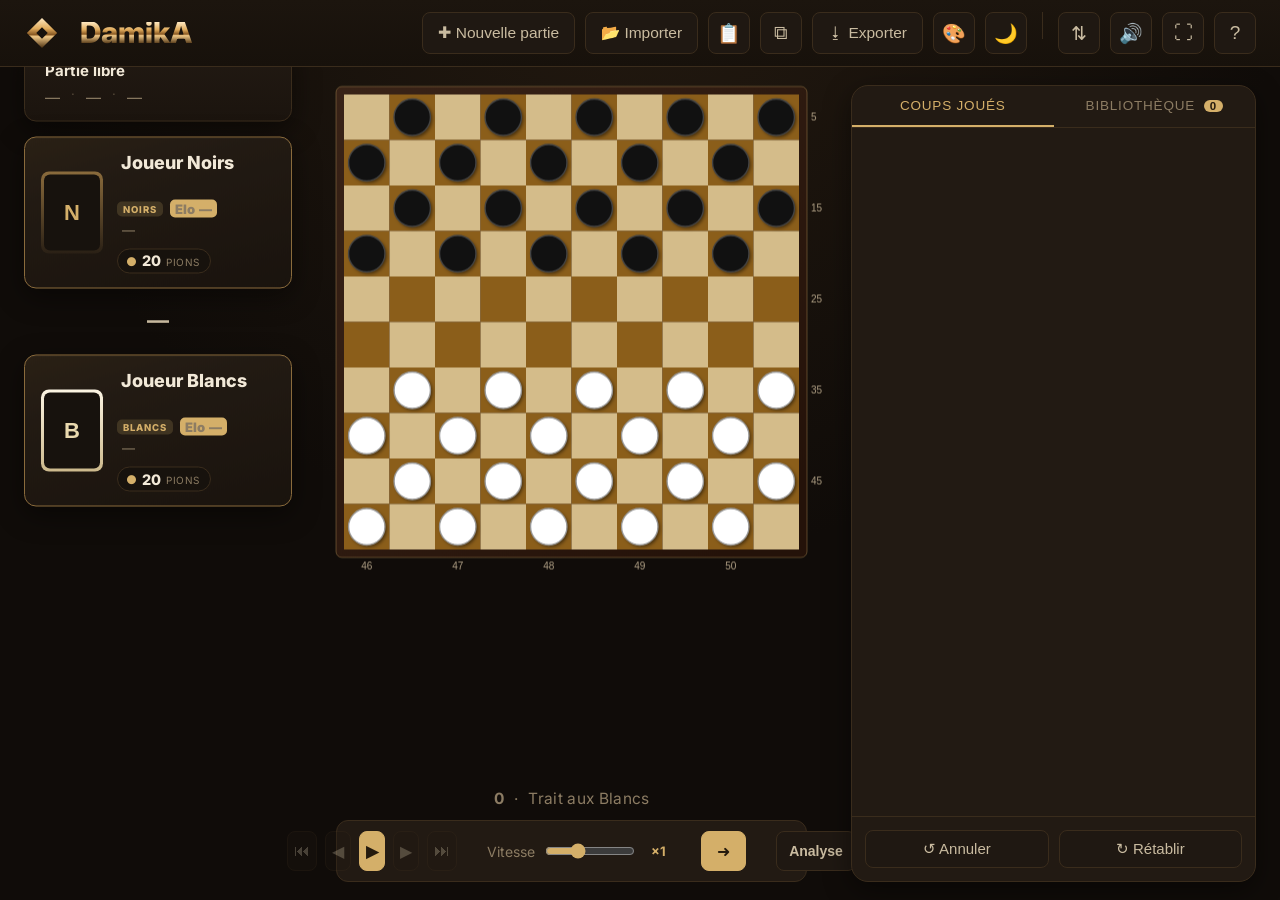
==== index.html @ 2be67c23 "Étape 4.1 : choix du moteur d'analyse V0 / V1b dans l'appli (réglage mémorisé, V0 par défaut) - js/a" ====
<!DOCTYPE html>
<html lang="fr" data-theme="dark">
<head>
<meta charset="UTF-8" />
<meta name="viewport" content="width=device-width, initial-scale=1, viewport-fit=cover" />
<title>DAMIKA</title>
<meta name="theme-color" content="#1a1410" />
<link rel="preconnect" href="https://fonts.googleapis.com" />
<link rel="preconnect" href="https://fonts.gstatic.com" crossorigin />
<link href="https://fonts.googleapis.com/css2?family=Inter:wght@800&display=swap" rel="stylesheet" />
<link rel="manifest" href="manifest.json" />
<link rel="icon" href="icons/icon-192.svg" type="image/svg+xml" />
<link rel="apple-touch-icon" href="icons/icon-192.svg" />
<link rel="stylesheet" href="css/style.css" />
</head>
<body>
<div id="app">

  <header class="topbar">
    <div class="topbar-inner">
      <div class="brand">
        <span class="brand-icon" aria-hidden="true">
          <svg viewBox="0 0 100 100" width="36" height="36">
            <defs>
              <!-- Couleurs pilotées par CSS (classes brand-c1..5, cf. --brand-c1..5 dans
                   style.css) plutôt que stop-color en dur : ce dégradé doit rester synchronisé
                   avec celui du wordmark (.brand-name) par thème sombre/clair. -->
              <linearGradient id="brandGrad" x1="0" y1="0" x2="0" y2="1">
                <stop offset="0%" class="brand-c1" />
                <stop offset="35%" class="brand-c2" />
                <stop offset="55%" class="brand-c3" />
                <stop offset="62%" class="brand-c4" />
                <stop offset="100%" class="brand-c5" />
              </linearGradient>
            </defs>
            <polygon points="50,8 92,50 50,92 8,50" fill="url(#brandGrad)" />
            <polygon points="50,34 66,50 50,66 34,50" class="brand-icon-cutout" />
          </svg>
        </span>
        <span class="brand-name" id="easter-egg">DamikA</span>
      </div>
      <div class="topbar-actions">
        <input type="file" id="pdn-file-input" accept=".pdn,.txt" multiple hidden />
        <button id="btn-new-game" class="action-btn" title="Nouvelle partie">✚ Nouvelle partie</button>
        <button id="btn-import" class="action-btn" title="Importer un fichier PDN">📂 Importer</button>
        <button id="btn-paste" class="icon-btn" title="Coller une partie (presse-papier)">📋</button>
        <button id="btn-copy" class="icon-btn" title="Copier la partie (presse-papier)">⧉</button>
        <div class="dropdown" id="export-dropdown">
          <button id="btn-export" class="action-btn" title="Exporter">⭳ Exporter</button>
          <div class="dropdown-menu" id="export-menu" hidden>
            <button id="btn-export-pdn" class="dropdown-item">Format PDN</button>
            <button id="btn-export-txt" class="dropdown-item">Format TXT</button>
            <div class="dropdown-section-label">Diagramme / document</div>
            <button id="btn-export-image" class="dropdown-item">Image (PNG)</button>
            <button id="btn-export-pdf" class="dropdown-item">Partie complète (PDF)</button>
            <div class="dropdown-section-label">Partage</div>
            <button id="btn-share" class="dropdown-item">🔗 Partager (lien + QR code)</button>
          </div>
        </div>
        <div class="dropdown" id="theme-dropdown">
          <button id="btn-theme" class="icon-btn" title="Damier, pions et moteur d'analyse">🎨</button>
          <div class="dropdown-menu" id="theme-menu" hidden>
            <div class="dropdown-section-label">Damier</div>
            <div id="board-theme-options"></div>
            <div class="dropdown-section-label">Pions</div>
            <div id="piece-style-options"></div>
            <div class="dropdown-section-label">Taille des pions</div>
            <div id="piece-size-options"></div>
            <div class="dropdown-section-label">Moteur d'analyse</div>
            <div id="analysis-engine-options"></div>
          </div>
        </div>
        <button id="btn-ui-theme" class="icon-btn" title="Basculer thème sombre/clair">🌙</button>
        <div class="topbar-sep"></div>
        <button id="btn-flip" class="icon-btn" title="Retourner le plateau (F)">⇅</button>
        <div class="sound-control" id="sound-control">
          <button id="btn-mute" class="icon-btn" title="Couper le son">🔊</button>
          <div class="sound-popover" id="sound-popover">
            <div class="sound-popover-inner">
              <input type="range" id="sound-volume-slider" min="0" max="100" step="1">
              <span class="sound-volume-value" id="sound-volume-value">100%</span>
            </div>
          </div>
        </div>
        <button id="btn-fullscreen" class="icon-btn" title="Plein écran">⛶</button>
        <button id="btn-help" class="icon-btn" title="Raccourcis clavier (?)">?</button>
      </div>
    </div>
  </header>

  <!-- Indicateur discret "Enregistré" (apparaît quelques secondes après un enregistrement
       automatique d'une partie de la bibliothèque). position: fixed, hors flux, sans effet sur
       la mise en page. Cf. showSavedIndicator() dans main.js. -->
  <div class="save-indicator" id="save-indicator" aria-live="polite">✓ Enregistré</div>

  <main class="layout">
    <aside class="players-rail">
      <div class="game-meta-card" id="game-meta-bar">
        <span class="meta-chip meta-chip-event" data-field="Event" contenteditable="true" title="Événement">Partie libre</span>
        <div class="meta-chip-row">
          <span class="meta-chip" data-field="Site" contenteditable="true" title="Lieu">—</span>
          <span class="meta-sep">·</span>
          <span class="meta-chip" data-field="Date" contenteditable="true" title="Date">—</span>
          <span class="meta-sep">·</span>
          <span class="meta-chip" data-field="Round" contenteditable="true" title="Ronde">—</span>
        </div>
      </div>

      <div class="player-card" data-side="black">
        <button type="button" class="player-avatar-ring" data-side-ring="black" title="Changer la photo">
          <span class="player-avatar-inner" data-side-avatar="black">
            <span class="avatar-letter">N</span>
            <img class="avatar-photo" alt="" hidden>
          </span>
        </button>
        <div class="player-card-body">
          <div class="player-name-row">
            <div class="player-name" data-field="Black" contenteditable="true" spellcheck="false">Joueur Noirs</div>
            <span class="side-tag">Noirs</span>
            <span class="meta-field elo-badge" data-field="BlackElo" contenteditable="true" title="Elo">Elo —</span>
          </div>
          <div class="player-card-meta">
            <span class="meta-field" data-field="BlackTitle" contenteditable="true" title="Titre">—</span>
          </div>
          <div class="player-card-stats">
            <div class="stat-block" id="count-black">
              <i class="stat-icon">●</i>
              <span class="count-value">20</span>
              <span class="count-label">Pions</span>
            </div>
          </div>
        </div>
      </div>

      <div class="score-center" id="score-center" title="Score de la partie">
        <span class="score-center-value" id="score-value" data-field="Result" contenteditable="true" spellcheck="false">—</span>
      </div>
      <div class="player-card" data-side="white">
        <button type="button" class="player-avatar-ring" data-side-ring="white" title="Changer la photo">
          <span class="player-avatar-inner" data-side-avatar="white">
            <span class="avatar-letter">B</span>
            <img class="avatar-photo" alt="" hidden>
          </span>
        </button>
        <div class="player-card-body">
          <div class="player-name-row">
            <div class="player-name" data-field="White" contenteditable="true" spellcheck="false">Joueur Blancs</div>
            <span class="side-tag">Blancs</span>
            <span class="meta-field elo-badge" data-field="WhiteElo" contenteditable="true" title="Elo">Elo —</span>
          </div>
          <div class="player-card-meta">
            <span class="meta-field" data-field="WhiteTitle" contenteditable="true" title="Titre">—</span>
          </div>
          <div class="player-card-stats">
            <div class="stat-block" id="count-white">
              <i class="stat-icon">●</i>
              <span class="count-value">20</span>
              <span class="count-label">Pions</span>
            </div>
          </div>
        </div>
      </div>
    </aside>

    <section class="board-column">

      <div class="board-stage">
        <div class="eval-bar" id="eval-bar" hidden aria-hidden="true">
          <div class="eval-bar-white" id="eval-bar-white"></div>
          <div class="eval-bar-ticks" aria-hidden="true">
            <i class="eval-bar-tick" data-k="-2"></i><i class="eval-bar-tick" data-k="-1"></i><i class="eval-bar-tick" data-k="-0.5"></i>
            <i class="eval-bar-tick eval-bar-tick-center" data-k="0"></i>
            <i class="eval-bar-tick" data-k="0.5"></i><i class="eval-bar-tick" data-k="1"></i><i class="eval-bar-tick" data-k="2"></i>
          </div>
          <div class="eval-bar-zone" aria-hidden="true"></div>
          <div class="eval-bar-light" aria-hidden="true"></div>
          <div class="eval-bar-line"></div>
        </div>
        <div class="board-wrap">
          <canvas id="board-canvas"></canvas>
        </div>
      </div>

      <div class="status-line" id="status-line">
        <span class="tempo-delta" id="tempo-delta" title="Compteur de temps (théorie des finales)">0</span>
        <span class="status-sep">·</span>
        <span id="status-text">Trait aux Blancs</span>
      </div>

      <div class="controls-bar">
        <button id="btn-first" class="ctrl-btn" title="Début (Origine)">⏮</button>
        <button id="btn-prev" class="ctrl-btn" title="Coup précédent (←)">◀</button>
        <button id="btn-play" class="ctrl-btn ctrl-btn-main" title="Lecture auto (Espace)">▶</button>
        <button id="btn-next" class="ctrl-btn" title="Coup suivant (→)">▶</button>
        <button id="btn-last" class="ctrl-btn" title="Fin">⏭</button>
        <div class="ctrl-sep"></div>
        <label class="ctrl-speed-label">
          Vitesse
          <input type="range" id="speed-slider" min="1" max="10" value="4" step="1" />
          <span id="speed-value">×1</span>
        </label>
        <div class="ctrl-sep"></div>
        <div class="arrow-control" id="arrow-control">
          <button id="btn-toggle-arrow" class="ctrl-btn" title="Afficher/masquer la flèche du dernier coup">➜</button>
          <div class="arrow-popover" id="arrow-popover">
            <div class="arrow-popover-inner">
              <span class="arrow-popover-label">Durée</span>
              <button type="button" class="arrow-duration-btn" data-duration="0">Permanente</button>
              <button type="button" class="arrow-duration-btn" data-duration="2">2s</button>
              <button type="button" class="arrow-duration-btn" data-duration="3">3s</button>
              <button type="button" class="arrow-duration-btn" data-duration="5">5s</button>
            </div>
          </div>
        </div>
        <div class="ctrl-sep"></div>
        <button id="btn-analysis" class="ctrl-btn ctrl-btn-text" title="Analyse du moteur : barre d'évaluation et meilleur coup (A)" aria-pressed="false">Analyse</button>
      </div>
    </section>

    <aside class="side-panel">
      <div class="analysis-strip" id="analysis-strip" hidden>
        <div class="analysis-plate" id="analysis-plate" data-adv="even">
          <span class="analysis-score" id="analysis-score">…</span>
        </div>
        <div class="analysis-side">
          <span class="analysis-meta" id="analysis-meta"></span>
          <span class="analysis-best" id="analysis-best" hidden>
            Meilleur : <strong class="analysis-best-move" id="analysis-best-move"></strong>
            <span class="analysis-pv" id="analysis-pv"></span>
          </span>
        </div>
      </div>
      <div class="panel-tabs">
        <button class="panel-tab active" id="tab-moves" data-tab="moves">Coups joués</button>
        <button class="panel-tab" id="tab-library" data-tab="library">Bibliothèque <span id="library-count" class="tab-badge" hidden>0</span></button>
      </div>
      <div class="panel-body" id="panel-moves">
        <ol class="move-list" id="move-list" tabindex="0"></ol>
        <div class="panel-footer">
          <button id="btn-undo" class="text-btn">↺ Annuler</button>
          <button id="btn-redo" class="text-btn">↻ Rétablir</button>
          <button type="button" id="btn-revert-original-moves" class="text-btn revert-original-btn" title="Revenir à la version d'origine de cette partie" aria-label="Revenir à la version d'origine" hidden>⟲</button>
        </div>
      </div>
      <div class="panel-body" id="panel-library" hidden>
        <input type="file" id="library-file-input" accept=".pdn,.txt" hidden />
        <div class="library-head">
          <div class="library-head-title">
            <div class="library-name" id="library-name" contenteditable="true" spellcheck="false" data-placeholder="Bibliothèque sans nom" title="Cliquer pour nommer la bibliothèque"></div>
            <span class="library-head-count" id="library-head-count"></span>
          </div>
          <button type="button" id="btn-revert-original" class="library-icon-btn revert-original-btn" title="Revenir à la version d'origine de cette partie" aria-label="Revenir à la version d'origine" hidden>↺</button>
          <button type="button" id="btn-library-menu" class="library-icon-btn" title="Actions de la bibliothèque" aria-label="Actions de la bibliothèque" aria-haspopup="true" aria-expanded="false">⋯</button>
          <div class="library-menu" id="library-menu" hidden>
            <button type="button" id="btn-library-add-current" class="library-menu-item" title="Ajouter la partie actuellement affichée à la bibliothèque">➕ Ajouter la partie</button>
            <button type="button" id="btn-library-save" class="library-menu-item" title="Enregistre TOUTE la bibliothèque active dans un fichier .pdn">💾 Sauvegarder la bibliothèque</button>
            <button type="button" id="btn-library-open" class="library-menu-item" title="Charge un fichier .pdn (remplace la bibliothèque active)">📁 Ouvrir une bibliothèque</button>
          </div>
        </div>
        <div class="library-search-row" id="library-search-row">
          <input type="search" class="library-search-input" id="library-search-input" placeholder="Rechercher (joueur, tournoi)…" autocomplete="off" spellcheck="false">
          <div class="library-filters" role="group" aria-label="Filtrer les parties">
            <button type="button" class="library-filter-btn active" id="library-filter-all" title="Toutes les parties" aria-pressed="true">Toutes</button>
            <button type="button" class="library-filter-btn" id="library-filter-recent" title="Récentes : n'afficher que les parties ouvertes récemment" aria-pressed="false">Récentes</button>
            <button type="button" class="library-filter-btn" id="library-filter-favorites" title="Favoris : n'afficher que les parties favorites" aria-pressed="false">Favoris</button>
          </div>
        </div>
        <ul class="library-list" id="library-list"></ul>
        <div class="library-empty" id="library-empty">Aucune partie importée pour l'instant.</div>
        <div class="library-empty" id="library-filter-empty" hidden>Aucune partie dans ce filtre.</div>
      </div>
    </aside>
  </main>

  <div class="toast" id="toast" hidden></div>
  <div class="player-photo-popover" id="player-photo-popover" hidden>
    <div class="player-photo-popover-title" id="player-photo-popover-title">Photo du joueur</div>
    <input type="file" id="player-photo-file-input" accept="image/*" hidden>
    <button type="button" class="text-btn" id="player-photo-choose-file">📁 Choisir un fichier</button>
    <div class="player-photo-popover-sep">ou</div>
    <input type="text" id="player-photo-url-input" placeholder="Coller l'URL d'une photo (ex. Toernooibase)">
    <button type="button" class="text-btn" id="player-photo-use-url">Utiliser cette URL</button>
    <div class="player-photo-popover-sep">ou</div>
    <button type="button" class="text-btn" id="player-photo-fetch-toernooibase" title="Recherche automatique par nom sur Toernooibase">🔍 Récupérer sur Toernooibase</button>
    <div class="player-photo-popover-actions">
      <button type="button" class="text-btn" id="player-photo-remove">Retirer la photo</button>
      <button type="button" class="text-btn" id="player-photo-close">Fermer</button>
    </div>
  </div>
  <div class="move-comment-popover" id="move-comment-popover" hidden>
    <div class="move-annotation-row" id="move-annotation-row">
      <button type="button" class="move-annotation-btn" data-symbol="!" title="Bon coup (!)">!</button>
      <button type="button" class="move-annotation-btn" data-symbol="?" title="Coup faible (?)">?</button>
      <button type="button" class="move-annotation-btn" data-symbol="!!" title="Excellent coup (!!)">!!</button>
      <button type="button" class="move-annotation-btn" data-symbol="??" title="Gaffe (??)">??</button>
    </div>
    <textarea id="move-comment-input" placeholder="Commentaire sur ce coup…" rows="7"></textarea>
    <label class="move-comment-diagram-toggle">
      <input type="checkbox" id="move-comment-diagram">
      Inclure un diagramme de cette position dans l'export PDF
    </label>
    <div class="move-comment-actions">
      <button id="move-comment-close" class="text-btn">Fermer</button>
    </div>
  </div>
  <div class="dropzone-overlay" id="dropzone-overlay" hidden>
    <div class="dropzone-message">Déposer le fichier PDN ici</div>
  </div>
  <div class="confirm-overlay" id="confirm-overlay" hidden>
    <div class="confirm-box">
      <div class="confirm-message" id="confirm-message"></div>
      <div class="confirm-actions">
        <button id="confirm-cancel" class="text-btn">Annuler</button>
        <button id="confirm-ok" class="action-btn confirm-ok-btn">Confirmer</button>
      </div>
    </div>
  </div>
  <div class="confirm-overlay" id="export-image-overlay" hidden>
    <div class="confirm-box">
      <div class="confirm-message">Exporter le diagramme en image</div>
      <div class="export-image-format-row">
        <label><input type="radio" name="export-image-format" value="png" checked> PNG</label>
        <label><input type="radio" name="export-image-format" value="jpeg"> JPEG</label>
      </div>
      <div class="confirm-actions">
        <button id="export-image-cancel" class="text-btn">Annuler</button>
        <button id="export-image-ok" class="action-btn confirm-ok-btn">Exporter</button>
      </div>
    </div>
  </div>
  <div class="confirm-overlay" id="share-overlay" hidden>
    <div class="confirm-box share-box">
      <div class="share-title">Partager la partie</div>
      <div class="share-warning" id="share-warning" hidden></div>
      <div class="share-body" id="share-body">
        <div class="share-link-row">
          <input type="text" id="share-link-input" readonly>
          <button type="button" class="text-btn" id="share-copy-btn">Copier le lien</button>
        </div>
        <div class="share-qr" id="share-qr"></div>
      </div>
      <div class="confirm-actions">
        <button id="share-close-btn" class="text-btn">Fermer</button>
      </div>
    </div>
  </div>
  <div class="confirm-overlay" id="help-overlay" hidden>
    <div class="confirm-box help-box">
      <div class="help-header">
        <div class="help-title">Raccourcis clavier</div>
        <button type="button" class="help-close-x" id="help-close-x" title="Fermer" aria-label="Fermer">✕</button>
      </div>
      <div class="help-shortcuts">
        <div class="help-row"><div class="help-keys"><kbd>←</kbd></div><span>Coup précédent</span></div>
        <div class="help-row"><div class="help-keys"><kbd>→</kbd></div><span>Coup suivant</span></div>
        <div class="help-row"><div class="help-keys"><kbd>Espace</kbd></div><span>Lecture automatique (marche/pause)</span></div>
        <div class="help-row"><div class="help-keys"><kbd>F</kbd></div><span>Retourner le plateau</span></div>
        <div class="help-row"><div class="help-keys"><kbd>A</kbd></div><span>Analyse du moteur (barre d'évaluation, score, meilleur coup)</span></div>
        <div class="help-row"><div class="help-keys"><kbd>Ctrl</kbd><span class="help-key-plus">+</span><kbd>S</kbd></div><span>Enregistrer les modifications de la partie active</span></div>
        <div class="help-row"><div class="help-keys"><kbd>Ctrl</kbd><span class="help-key-plus">+</span><kbd>V</kbd></div><span>Coller une partie (presse-papier)</span></div>
        <div class="help-row"><div class="help-keys"><kbd>Échap</kbd></div><span>Fermer la fenêtre ouverte (commentaire, photo, cette aide...)</span></div>
        <div class="help-row"><div class="help-keys"><kbd>?</kbd></div><span>Afficher cette aide</span></div>
      </div>
    </div>
  </div>
</div>

<script src="js/vendor/jspdf.umd.min.js"></script>
<script src="js/vendor/lz-string.min.js"></script>
<script src="js/vendor/qrcode.min.js"></script>
<script type="module" src="js/main.js"></script>
</body>
</html>
---- css/style.css ----
/* ---------- Thème sombre (défaut) ---------- */
:root {
  --bg-0: #100c09;
  --bg-1: #17120d;
  --bg-2: #1f1812;
  --panel: #221a13;
  --panel-border: #3a2c1c;
  --text-0: #f2e9d8;
  --text-1: #c9bba0;
  --text-2: #8c7c63;
  /* Largeur du panneau de droite (Bloc 3) : valeur UNIQUE et FIXE, jamais élargie par son contenu
     (sinon BoardRenderer.resize(), qui mesure ce panneau, rétrécit le damier). */
  --side-panel-w: 405px;
  --gold: #d4af69;
  --gold-soft: rgba(212, 175, 105, 0.18);
  --gold-dim: #8a6b3c;
  --accent-white: #f2e9d8;
  --accent-black: #171310;
  --success: #7ad3a0;
  --danger: #e2694f;
  --radius-lg: 17px;
  --radius-md: 12px;
  --radius-sm: 8px;
  --shadow-panel: 0 8px 28px rgba(0, 0, 0, 0.45);
  color-scheme: dark;

  /* Dégradé du logo "DamikA" (wordmark .brand-name ET losange .brand-icon, cf. les <stop
     class="brand-c*"> du SVG inline dans index.html — un dégradé unique piloté par ces 5
     variables, pour que les deux éléments du logo restent synchronisés par thème). */
  --brand-c1: #ffe9c2;
  --brand-c2: #e0ab5c;
  --brand-c3: #8a5a24;
  --brand-c4: #f0c887;
  --brand-c5: #4a2f10;
  --brand-gradient: linear-gradient(180deg, var(--brand-c1) 0%, var(--brand-c2) 35%, var(--brand-c3) 55%, var(--brand-c4) 62%, var(--brand-c5) 100%);

  /* Header (fond du bandeau du haut) */
  --header-grad-1: #1c150e;
  --header-grad-2: #17110b;

  /* Damier (canvas) : cadre, coordonnées, surbrillances, flèche — lus par board.js via
     getComputedStyle() (cf. BoardRenderer.applyUiTheme()). Le thème de damier "Bois" (celui
     par défaut, cf. BOARD_THEMES dans board.js) suit ces variables ; les 3 autres thèmes de
     damier (Ardoise/Vert/Beige, choix cosmétique indépendant) restent fixes quel que soit le
     thème d'interface. */
  --board-frame-1: #3a2418;
  --board-frame-2: #241209;
  --board-frame-border: rgba(212, 175, 105, 0.35);
  --board-light: #d4bc8a;
  --board-dark: #8b5e1a;
  --board-dark-hl: #b07820;
  --coord-text: rgba(230, 210, 175, 0.75);
  --select-stroke: #ffd76a;
  --select-glow: rgba(255, 215, 106, 0.7);
  --mandatory-color: 255, 140, 40;
  --target-color: rgba(120, 220, 180, 0.55);
  --arrow-color: #5bc8ff;
  /* Analyse (étage 2b) : flèche du MEILLEUR coup (distincte de --arrow-color, dernier coup),
     barre d'évaluation (part blanche / part sombre). */
  --best-arrow-color: #7ddc6a;
  --eval-white-1: #fffaf0;
  --eval-white-2: #e6d4ab;
  --eval-dark-1: #7a6c5e;
  --eval-dark-2: #3d342c;
  --eval-border: rgba(226, 190, 120, 0.9);
  --eval-glow: rgba(255, 205, 100, 0.85);
  --eval-light: rgba(255, 210, 110, 1);
  --eval-zone: rgba(255, 200, 80, 0.38);
  --eval-tick: rgba(170, 156, 136, 0.95);
  /* Plaque de score (grand nombre sous le damier) : un fond par camp qui a l'avantage. */
  --plate-white-bg: linear-gradient(180deg, #fff8e6 0%, #ecdcb6 100%);
  --plate-white-fg: #2a1c0a;
  --plate-black-bg: linear-gradient(180deg, #403730 0%, #161210 100%);
  --plate-black-fg: #f6ecd8;
  --plate-even-bg: linear-gradient(180deg, #2c2116 0%, #1a130c 100%);
  --plate-mate-bg: linear-gradient(180deg, #ffe9a8 0%, #d9a441 100%);
  --plate-mate-fg: #2a1805;
  --black-name-accent: #c9a06a;
  /* Fond des chips/boutons "pleins" (elo-badge, .tab-badge, bouton lecture, coup courant) :
     DISTINCT de --gold (couleur d'accent TEXTE, assombrie en thème clair pour rester lisible
     sur fond crème — donc trop proche du texte #241a0d une fois utilisée en fond de pastille
     pleine). --gold-chip reste assez clair/saturé pour un texte foncé dessus, dans tous les
     thèmes. */
  --gold-chip: #d4af69;

  /* "Plaque tournoi" (fond des cartes joueurs et du bloc infos tournoi, cf. .player-card et
     .game-meta-card) : dégradé décoratif volontairement sombre en thème sombre (contraste
     avec le fond, cf. --panel qui n'apparaît qu'au centre du dégradé). En thème clair, ces
     extrémités doivent elles aussi s'éclaircir : sinon le texte tertiaire (--text-2, assombri
     pour lire sur fond clair) se retrouve en texte sombre SUR fond sombre à ces endroits du
     dégradé — c'était le bug "Série Nationale illisible" (retour Mickaël). */
  --plaque-1: #2a2015;
  --plaque-2: #19130d;
  --meta-plaque: #1b140e;
  /* Variables sémantiques ajoutées pour la lisibilité du thème clair : ici (thème sombre) elles
     reprennent EXACTEMENT les valeurs qui étaient en dur, le thème sombre ne change pas. */
  --gold-text: var(--gold);            /* couleur d'accent utilisée comme TEXTE */
  --gold-accent: #d4af69;               /* or "décoratif" (jauge, survol) : jamais assombri */
  --bg-glow: #241a10;                   /* centre du dégradé du fond de page */
  --on-gold: #241a0d;                   /* texte sur fond --gold-accent */
  --side-tag-bg: var(--gold-soft);      /* pastille BLANCS / NOIRS des cartes joueurs */
  --side-tag-fg: var(--gold);
  --elo-badge-fg: var(--text-2);
  --meta-sep-opacity: 0.5;
  --chip-border: var(--gold-chip);      /* contour des boutons "pleins" dorés (lecture, Analyse, durée active) */
  --on-danger: var(--accent-white);
  --best-move-text: var(--best-arrow-color);
  --avatar-ring-white: linear-gradient(180deg, #fbf4e3, #ccb98c);
  --avatar-ring-black: linear-gradient(180deg, #8a6b3c, #2a2015);
  --avatar-bg-white: var(--bg-1);
  --avatar-bg-black: var(--bg-1);
  --avatar-letter-white: #e9d9ae;
  --avatar-letter-black: var(--gold);
}

/* ---------- Thème clair "Miel doré" (caramel/miel) ---------------------------------------
   Toggle Sombre/Clair dans le bandeau (main.js), persisté dans localStorage. Le thème sombre
   ci-dessus reste le défaut. */
:root[data-theme="light"] {
  --bg-0: #ddd2ba;
  --bg-1: #d8c59d;
  --bg-2: #cfb47e;
  --panel: #e6d9be;
  --panel-border: #7d5c30;
  --text-0: #2c1a05;
  --text-1: #402a0b;
  /* Assombri par rapport à un simple "text-1 éclairci" : à ce niveau de luminosité (#97794c),
     le texte tertiaire (libellé "Pions", titre MI/GMI, ligne secondaire du bloc tournoi...)
     devenait illisible sur les fonds clairs/plaques du thème (retour Mickaël). */
  --text-2: #4d3410;
  --gold: #7c500e;
  --gold-soft: rgba(200, 144, 46, 0.18);
  --gold-dim: #6e4710;
  --accent-white: #3a2408;
  --accent-black: #fbf1de;
  --success: #1a6340;
  --danger: #7e2312;
  --shadow-panel: 0 6px 20px rgba(70, 42, 8, 0.32);
  color-scheme: light;

  /* Dégradé du logo (wordmark ET losange, cf. --brand-c1..5 plus haut) assombri
     spécifiquement pour ce thème : la version bronze/doré du thème sombre (tons clairs
     #ffe9c2/#f0c887) se fondait dans le fond miel/caramel une fois ce thème actif (retour
     Mickaël) — mêmes teintes bronze, mais nettement plus sombres, pour rester lisibles sur
     ce fond clair (pas de contour ni d'ombre portée). */
  --brand-c1: #6b4310;
  --brand-c2: #4a2f0c;
  --brand-c3: #241505;
  --brand-c4: #5a3a12;
  --brand-c5: #150c03;
  --brand-gradient: linear-gradient(180deg, var(--brand-c1) 0%, var(--brand-c2) 35%, var(--brand-c3) 55%, var(--brand-c4) 62%, var(--brand-c5) 100%);

  --header-grad-1: #dacba6;
  --header-grad-2: #d1b885;

  --board-frame-1: #7a4a1a;
  --board-frame-2: #4a2c0c;
  --board-frame-border: rgba(140, 94, 30, 0.45);
  --board-light: #f3dfae;
  --board-dark: #c08a3c;
  --board-dark-hl: #dba658;
  --coord-text: rgba(44, 26, 5, 0.95);
  --select-stroke: #e0a020;
  --select-glow: rgba(224, 160, 32, 0.55);
  --mandatory-color: 200, 70, 10;
  --target-color: rgba(30, 130, 110, 0.55);
  --arrow-color: #1f7a8c;
  --best-arrow-color: #1f8f3a;
  --eval-white-1: #efe5cd;
  --eval-white-2: #d8caa6;
  --eval-dark-1: #6a5846;
  --eval-dark-2: #2c2118;
  --eval-border: rgba(143, 94, 24, 0.95);
  --eval-glow: rgba(200, 130, 20, 0.8);
  --eval-light: rgba(255, 186, 60, 1);
  --eval-zone: rgba(224, 150, 20, 0.4);
  --eval-tick: rgba(120, 98, 66, 0.95);
  --plate-white-bg: linear-gradient(180deg, #efe5cd 0%, #dccca3 100%);
  --plate-white-fg: #3a2408;
  --plate-black-bg: linear-gradient(180deg, #5a4838 0%, #2a2018 100%);
  --plate-black-fg: #fbf1de;
  --plate-even-bg: linear-gradient(180deg, #e6d8b8 0%, #d6c18f 100%);
  --plate-mate-bg: linear-gradient(180deg, #ffe08a 0%, #e0a52e 100%);
  --plate-mate-fg: #3a2408;
  --black-name-accent: #7a4a12;
  --gold-chip: #dba62f;

  /* Cf. commentaire sur --plaque-1/2/--meta-plaque dans le thème sombre : mêmes tons clairs
     que --bg-2/--panel-border plutôt que le brun quasi noir du thème sombre, pour que le
     dégradé reste clair d'un bout à l'autre (texte tertiaire --text-2, sombre en thème
     clair, lisible partout sur la plaque). */
  --plaque-1: #cfb47e;
  --plaque-2: #c3a66c;
  --meta-plaque: #cfb47e;

  /* Lisibilité (avant-plans foncés, mêmes teintes chaudes ; fonds inchangés). Contrastes WCAG
     mesurés par script : cf. docs/SESSION_DERNIERE.md. */
  --gold-text: #4e3006;
  --gold-accent: #c8902e;
  --bg-glow: #e6dcc6;
  --on-gold: #241a0d;
  --side-tag-bg: rgba(255, 248, 228, 0.78);
  --side-tag-fg: #3d2809;
  --elo-badge-fg: #241a0d;
  --meta-sep-opacity: 0.9;
  --chip-border: #7a5410;
  --best-move-text: #146026;
  /* Avatars-lettres : cadre foncé pour les deux camps (comme les Noirs), intérieur ivoire + lettre
     foncée pour les Blancs, intérieur brun + lettre dorée claire pour les Noirs. */
  --avatar-ring-white: linear-gradient(180deg, #7a4e14, #3a2408);
  --avatar-ring-black: linear-gradient(180deg, #5a3a12, #1c1206);
  --avatar-bg-white: #f7efdc;
  --avatar-bg-black: #2c2014;
  --avatar-letter-white: #3a2408;
  --avatar-letter-black: #f0cf85;
  --on-danger: #fff6e6;
  --placeholder-color: #553b11;
}

* { box-sizing: border-box; }

/* Placeholders : couleur du navigateur (grise) conservée en sombre ; assombrie en thème clair. */
:root[data-theme="light"] input::placeholder,
:root[data-theme="light"] textarea::placeholder { color: var(--placeholder-color); }

html, body {
  height: 100%;
  margin: 0;
}

body {
  background: radial-gradient(circle at 50% -10%, var(--bg-glow) 0%, var(--bg-0) 55%);
  color: var(--text-0);
  font-family: 'Segoe UI', 'Inter', system-ui, -apple-system, sans-serif;
  -webkit-font-smoothing: antialiased;
}

#app {
  height: 100vh;
  height: 100dvh;
  display: flex;
  flex-direction: column;
  overflow: hidden;
}

/* ---------- Topbar ---------- */
.topbar {
  position: relative;
  /* z-index nécessaire : .players-rail est décalé vers le haut via `transform:
     translateY()` dans alignLayout() (main.js, alignement vertical sur le damier) et son
     rectangle transformé déborde visuellement par-dessus le header — sans z-index, ce
     bloc (plus tardif dans le DOM que <header>) peint et intercepte les clics AU-DESSUS
     du header, rendant le logo non cliquable à cet endroit (retour Mickaël). */
  z-index: 5;
  border-bottom: 1px solid var(--panel-border);
  background: linear-gradient(180deg, var(--header-grad-1), var(--header-grad-2));
}

.topbar-inner {
  display: flex;
  align-items: center;
  justify-content: space-between;
  padding: 12px 24px;
  /* Formule IDENTIQUE à .layout (voir ce commentaire pour le détail) — les deux DOIVENT
     rester synchronisées pour que gauche/droite du header retombent pile sur bloc 1/3. */
  max-width: calc(var(--board-px, 950px) + 268px + var(--side-panel-w) + 52px + 48px);
  width: 100%;
  margin: 0 auto;
}

.brand {
  display: flex;
  align-items: center;
  gap: 20px;
  font-size: 22px;
  cursor: pointer;
  /* Le wordmark est du texte normal, sélectionnable : un clic dont le mousedown/mouseup
     bouge d'un poil (souris réelle ou automatisée) peut être interprété comme un début de
     sélection de texte plutôt qu'un simple clic, et certains navigateurs n'émettent alors
     pas l'évènement 'click' du tout — le logo semblait alors "pas cliquable" sur le texte
     alors que l'icône (SVG, jamais sélectionnable) fonctionnait déjà (retour Mickaël). */
  user-select: none;
}

.brand-icon {
  display: flex;
  align-items: center;
  justify-content: center;
  width: 36px;
  height: 36px;
  flex-shrink: 0;
}

.brand-icon-cutout { fill: var(--bg-1); }
.brand-c1 { stop-color: var(--brand-c1); }
.brand-c2 { stop-color: var(--brand-c2); }
.brand-c3 { stop-color: var(--brand-c3); }
.brand-c4 { stop-color: var(--brand-c4); }
.brand-c5 { stop-color: var(--brand-c5); }

.brand-name {
  display: inline-block;
  font-family: 'Inter', 'Segoe UI', system-ui, sans-serif;
  font-weight: 800;
  font-size: 30px;
  line-height: 0.72;
  letter-spacing: normal;
  background-image: var(--brand-gradient);
  -webkit-background-clip: text;
  background-clip: text;
  color: transparent;
  cursor: pointer;
}

.topbar-actions { display: flex; gap: 10px; }

.icon-btn {
  width: 42px;
  height: 42px;
  border-radius: var(--radius-sm);
  border: 1px solid var(--panel-border);
  background: var(--bg-2);
  color: var(--text-1);
  cursor: pointer;
  font-size: 19px;
  display: flex;
  align-items: center;
  justify-content: center;
  transition: background 0.15s, color 0.15s, border-color 0.15s;
}
.icon-btn:hover {
  background: var(--gold-soft);
  color: var(--gold-text);
  border-color: var(--gold);
}


.action-btn {
  height: 42px;
  padding: 0 15px;
  border-radius: var(--radius-sm);
  border: 1px solid var(--panel-border);
  background: var(--bg-2);
  color: var(--text-1);
  cursor: pointer;
  font-size: 15.5px;
  white-space: nowrap;
  transition: background 0.15s, color 0.15s, border-color 0.15s;
}
.action-btn:hover {
  background: var(--gold-soft);
  color: var(--gold-text);
  border-color: var(--gold);
}

.topbar-sep {
  width: 1px;
  height: 27px;
  background: var(--panel-border);
  margin: 0 5px;
}

/* Popover volume (survol OU clic sur l'icône 🔊) : le clic sur l'icône elle-même reste un
   mute/démute rapide (comportement déjà en place) — le survol du conteneur révèle EN PLUS
   un slider, sans qu'il faille cliquer pour l'atteindre. Même mécanique CSS hover-reveal que
   `.move-comment-hint` (opacity/pointer-events, pas de JS de positionnement nécessaire ici
   car il n'y a qu'un seul point d'ancrage possible, contrairement au popover de commentaire
   qui doit suivre chaque coup dans une liste). */
.sound-control { position: relative; }
.sound-popover {
  position: absolute;
  top: 100%;
  right: 0;
  margin-top: 0;
  padding-top: 6px;
  display: flex;
  align-items: center;
  gap: 8px;
  z-index: 50;
  opacity: 0;
  pointer-events: none;
  transition: opacity 0.12s;
}
.sound-popover-inner {
  display: flex;
  align-items: center;
  gap: 8px;
  background: var(--panel);
  border: 1px solid var(--panel-border);
  border-radius: var(--radius-sm);
  box-shadow: var(--shadow-panel);
  padding: 10px 12px;
}
.sound-control:hover .sound-popover,
.sound-popover:hover,
.sound-control.sound-dragging .sound-popover {
  opacity: 1;
  pointer-events: auto;
}
#sound-volume-slider { width: 100px; accent-color: var(--gold); cursor: pointer; }
.sound-volume-value {
  font-size: 12px;
  color: var(--text-1);
  font-variant-numeric: tabular-nums;
  min-width: 32px;
  text-align: right;
}

/* Popover de durée de la flèche, révélé au survol de l'icône ➜ — même mécanique que
   .sound-control/.sound-popover, mais ouvert vers le HAUT (bottom: 100%) : cette barre de
   contrôle est en bas du plateau, un popover vers le bas déborderait sous le viewport. */
.arrow-control { position: relative; }
.arrow-popover {
  position: absolute;
  bottom: 100%;
  left: 50%;
  transform: translateX(-50%);
  padding-bottom: 6px;
  z-index: 50;
  opacity: 0;
  pointer-events: none;
  transition: opacity 0.12s;
}
.arrow-popover-inner {
  display: flex;
  align-items: center;
  gap: 6px;
  background: var(--panel);
  border: 1px solid var(--panel-border);
  border-radius: var(--radius-sm);
  box-shadow: var(--shadow-panel);
  padding: 8px 10px;
  white-space: nowrap;
}
.arrow-control:hover .arrow-popover,
.arrow-popover:hover {
  opacity: 1;
  pointer-events: auto;
}
.arrow-popover-label { font-size: 12px; color: var(--text-2); margin-right: 2px; }
.arrow-duration-btn {
  padding: 4px 9px;
  border-radius: var(--radius-sm);
  border: 1px solid var(--panel-border);
  background: transparent;
  color: var(--text-1);
  font-size: 12.5px;
  cursor: pointer;
  transition: background 0.15s, color 0.15s, border-color 0.15s;
}
.arrow-duration-btn:hover:not(.active) { border-color: var(--gold); color: var(--gold-text); }
.arrow-duration-btn.active { background: var(--gold-chip); color: #241a0d; border-color: var(--chip-border); }

.dropdown { position: relative; }
.dropdown-menu {
  position: absolute;
  top: calc(100% + 7px);
  right: 0;
  background: var(--panel);
  border: 1px solid var(--panel-border);
  border-radius: var(--radius-sm);
  box-shadow: var(--shadow-panel);
  min-width: 175px;
  overflow: hidden;
  z-index: 20;
}
.dropdown-menu[hidden] { display: none; }
.dropdown-item {
  display: block;
  width: 100%;
  text-align: left;
  padding: 11px 15px;
  background: none;
  border: none;
  color: var(--text-1);
  font-size: 15.5px;
  cursor: pointer;
}
.dropdown-item:hover { background: var(--gold-soft); color: var(--gold-text); }
.dropdown-item.active { color: var(--gold-text); font-weight: 700; }
.dropdown-item.active::after { content: ' ✓'; }
/* Bandeau plein pour bien distinguer les groupes DAMIER/PIONS (retour Mickaël : les labels
   de section se confondaient avec les options elles-mêmes) — se lit comme un titre de
   groupe, pas comme une option parmi d'autres. */
.dropdown-section-label {
  padding: 8px 15px;
  font-size: 10.5px;
  font-weight: 800;
  text-transform: uppercase;
  letter-spacing: 0.08em;
  color: var(--gold-text);
  background: var(--gold-soft);
  border-top: 1px solid var(--panel-border);
  border-bottom: 1px solid var(--panel-border);
  margin-top: 4px;
}
.dropdown-section-label:first-child { margin-top: 0; border-top: none; }

/* ---------- Carte meta de partie (rail gauche, au-dessus des joueurs) ---------- */
.game-meta-card {
  background: linear-gradient(180deg, var(--panel), var(--meta-plaque));
  border: 1px solid var(--panel-border);
  border-radius: var(--radius-md);
  padding: 12px 15px;
  box-shadow: var(--shadow-panel);
  font-size: 13px;
  color: var(--text-2);
}
.meta-chip-event {
  display: block;
  font-size: 17px;
  font-weight: 700;
  color: var(--text-0);
}
/* Indicateur discret "✓ Enregistré" (cf. #save-indicator dans index.html) : petit libellé fixe en
   bas de fenêtre, hors flux (aucun effet sur la mise en page), qui s'efface seul. */
.save-indicator {
  position: fixed;
  bottom: 14px;
  left: 50%;
  transform: translateX(-50%);
  z-index: 90;
  padding: 4px 12px;
  border-radius: 999px;
  border: 1px solid var(--panel-border);
  background: var(--panel);
  color: var(--text-2);
  font-size: 12.5px;
  pointer-events: none;
  opacity: 0;
  transition: opacity 0.25s;
}
.save-indicator.visible { opacity: 1; }

.meta-chip-row {
  display: flex;
  flex-wrap: wrap;
  gap: 6px;
  margin-top: 4px;
}
.meta-chip {
  font-size: 15px;
  outline: none;
  padding: 2px 5px;
  border-radius: 5px;
  cursor: text;
  /* Retour à la ligne plutôt que troncature "…" (retour Mickaël A9) : la colonne
     de gauche reste étroite volontairement (au profit du damier), donc les champs
     longs (Événement, URL de Site) s'enroulent au lieu d'être coupés. Le `title`
     dynamique (voir syncHeaderFieldsFromState dans main.js) sert de filet pour
     consulter le texte complet au survol si besoin. */
  white-space: normal;
  overflow-wrap: anywhere;
  word-break: break-word;
}
.meta-chip:hover, .meta-chip:focus { background: var(--gold-soft); color: var(--gold-text); }
.meta-sep { opacity: var(--meta-sep-opacity, 0.5); }

/* ---------- Toast ---------- */
.toast {
  position: fixed;
  bottom: 25px;
  left: 50%;
  transform: translateX(-50%);
  background: var(--panel);
  border: 1px solid var(--panel-border);
  color: var(--text-0);
  padding: 13px 22px;
  border-radius: var(--radius-md);
  box-shadow: var(--shadow-panel);
  font-size: 16px;
  max-width: 90vw;
  z-index: 100;
}
.toast[hidden] { display: none; }
.toast.toast-error { border-color: var(--danger); color: var(--danger); }
.toast.toast-success { border-color: var(--success); color: var(--success); }

/* ---------- Dropzone overlay ---------- */
.dropzone-overlay {
  position: fixed;
  inset: 0;
  background: rgba(16, 12, 9, 0.85);
  display: flex;
  align-items: center;
  justify-content: center;
  z-index: 200;
  border: 3px dashed var(--gold);
}
.dropzone-overlay[hidden] { display: none; }
.dropzone-message {
  font-size: 27px;
  color: var(--gold-text);
  font-weight: 700;
}

/* ---------- Confirmation modale (remplace window.confirm — cohérent avec le thème
   sombre, et un dialogue natif bloque le fil JS/l'automatisation de test) ---------- */
.confirm-overlay {
  position: fixed;
  inset: 0;
  background: rgba(16, 12, 9, 0.75);
  display: flex;
  align-items: center;
  justify-content: center;
  z-index: 300;
}
.confirm-overlay[hidden] { display: none; }
.confirm-box {
  background: var(--panel);
  border: 1px solid var(--panel-border);
  border-radius: var(--radius-lg);
  box-shadow: var(--shadow-panel);
  padding: 24px;
  max-width: 380px;
  width: 90vw;
}
.confirm-message {
  color: var(--text-0);
  font-size: 16px;
  line-height: 1.4;
  margin-bottom: 18px;
}
.confirm-actions {
  display: flex;
  gap: 10px;
  justify-content: flex-end;
}
.confirm-ok-btn {
  border-color: var(--danger);
  color: var(--danger);
}
.confirm-ok-btn:hover { background: var(--danger); color: var(--on-danger); }

/* ---------- Modale de choix du format d'image (export PNG/JPEG) — même overlay/boîte que
   la confirmation générique ci-dessus, mais action non destructrice : bouton dans les tons
   or plutôt que rouge danger. ---------- */
.export-image-format-row {
  display: flex;
  gap: 18px;
  margin-bottom: 18px;
  color: var(--text-1);
  font-size: 14px;
}
.export-image-format-row label { display: flex; align-items: center; gap: 6px; cursor: pointer; }
.export-image-format-row input[type="radio"] { accent-color: var(--gold); cursor: pointer; }
#export-image-ok { border-color: var(--gold); color: var(--gold-text); }
#export-image-ok:hover { background: var(--gold-accent); color: var(--on-gold); }

/* ---------- Modale de partage (lien + QR code) — même overlay que la modale de
   confirmation ci-dessus, juste un contenu plus large pour accueillir le champ lien et le
   QR code. Le QR lui-même reste sur fond BLANC (`.share-qr`) même en thème sombre : un QR
   code doré-sur-noir est un contraste bien plus faible pour un lecteur de smartphone que le
   noir-sur-blanc classique — la fiabilité du scan prime ici sur la cohérence stricte du
   thème, la bordure dorée autour suffit à le rattacher visuellement au reste de la modale. */
.share-box { max-width: 360px; }
.share-title {
  color: var(--gold-text);
  font-size: 17px;
  font-weight: 700;
  margin-bottom: 14px;
}
.share-warning {
  background: rgba(226, 105, 79, 0.12);
  border: 1px solid var(--danger);
  color: var(--danger);
  border-radius: var(--radius-sm);
  padding: 10px 12px;
  font-size: 13.5px;
  line-height: 1.4;
  margin-bottom: 14px;
}
.share-link-row {
  display: flex;
  gap: 8px;
  margin-bottom: 16px;
}
#share-link-input {
  flex: 1;
  min-width: 0;
  background: var(--bg-1);
  border: 1px solid var(--panel-border);
  border-radius: var(--radius-sm);
  color: var(--text-1);
  font-size: 12.5px;
  padding: 8px 10px;
}
.share-qr {
  display: flex;
  justify-content: center;
  padding: 12px;
  background: #fff;
  border: 1px solid var(--gold);
  border-radius: var(--radius-sm);
}

/* ---------- Modale d'aide (raccourcis clavier) — même overlay .confirm-overlay que les
   modales ci-dessus, contenu propre en deux colonnes (touche / action). Fermeture par la
   croix, "Fermer", clic sur le fond (cf. helpOverlay dans main.js) ou Échap (raccourcis
   clavier globaux, même bloc que "?" pour l'ouvrir). */
.help-box { max-width: 460px; }
.help-header {
  display: flex;
  align-items: center;
  justify-content: space-between;
  margin-bottom: 16px;
}
.help-title {
  color: var(--gold-text);
  font-size: 17px;
  font-weight: 700;
}
.help-close-x {
  background: none;
  border: none;
  color: var(--text-2);
  font-size: 17px;
  line-height: 1;
  cursor: pointer;
  padding: 4px;
  border-radius: var(--radius-sm);
}
.help-close-x:hover { background: var(--gold-soft); color: var(--gold-text); }
/* Grille à 2 colonnes réelles : `.help-row` en `display: contents` efface son propre niveau
   (il n'existe plus pour la mise en page, seuls ses 2 enfants — `.help-keys` et `span` —
   comptent) pour que TOUTES les lignes retombent dans la MÊME grille à 2 colonnes portée par
   `.help-shortcuts`. La 1re colonne (`auto`) se cale automatiquement sur son contenu le plus
   large parmi TOUTES les lignes (ex. "Ctrl + S") — chaque `.help-keys`, même une seule touche,
   hérite donc de cette même largeur et se centre dedans (`justify-self: center`) : les
   libellés de la 2e colonne s'alignent alors tous sur le même bord gauche, quelle que soit la
   largeur de leur touche. */
.help-shortcuts {
  display: grid;
  grid-template-columns: auto 1fr;
  align-items: center;
  column-gap: 16px;
  row-gap: 13px;
  margin-bottom: 4px;
}
.help-row { display: contents; }
.help-row span {
  color: var(--text-1);
  font-size: 14px;
  line-height: 1.35;
}
.help-keys {
  display: flex;
  align-items: center;
  justify-content: center;
  justify-self: center;
  gap: 5px;
}
.help-key-plus {
  color: var(--text-2);
  font-size: 12px;
}
.help-row kbd {
  flex-shrink: 0;
  min-width: 20px;
  text-align: center;
  background: linear-gradient(180deg, var(--bg-2), var(--panel));
  border: 1px solid var(--gold-dim, #8a6b3c);
  border-bottom-width: 2px;
  color: var(--gold-text);
  font-family: inherit;
  font-size: 12.5px;
  font-weight: 700;
  border-radius: var(--radius-sm);
  padding: 3px 8px;
}

/* ---------- Panel tabs / library ---------- */
.panel-tabs {
  display: flex;
  border-bottom: 1px solid var(--panel-border);
}
.panel-tab {
  flex: 1;
  padding: 12px 10px;
  background: none;
  border: none;
  color: var(--text-2);
  font-size: 13.5px;
  text-transform: uppercase;
  letter-spacing: 0.06em;
  cursor: pointer;
  border-bottom: 2px solid transparent;
}
.panel-tab.active { color: var(--gold-text); border-bottom-color: var(--gold); }
.panel-tab:hover:not(.active) { color: var(--text-0); }
.tab-badge {
  display: inline-block;
  background: var(--gold-chip);
  color: #241a0d;
  border-radius: 9px;
  padding: 0 6px;
  font-size: 11.5px;
  font-weight: 700;
  margin-left: 4px;
}

.panel-body {
  flex: 1;
  display: flex;
  flex-direction: column;
  min-height: 0;
  min-width: 0;
}
.panel-body[hidden] { display: none; }

/* ---------- Bibliothèque : tailles réglables (à ajuster ici, nulle part ailleurs) ---------- */
#panel-library {
  --lib-title-size: 16px;      /* nom de la bibliothèque */
  --lib-count-size: 13px;      /* "N parties" */
  --lib-search-h: 34px;        /* hauteur du champ de recherche */
  --lib-search-size: 14px;     /* texte + placeholder de la recherche */
  --lib-icon-btn: 32px;        /* côté des boutons-icônes (en-tête + bascules) */
  --lib-icon-size: 18px;       /* taille de l'icône dans ces boutons */
  --lib-card-h: 42px;          /* hauteur minimale d'une carte */
  --lib-num-size: 12px;        /* numéro de la partie */
  --lib-line1-size: 14px;      /* ligne 1 : joueurs */
  --lib-score-size: 14px;      /* score */
  --lib-line2-size: 12px;      /* ligne 2 : tournoi · ronde */
  --lib-card-border: color-mix(in srgb, var(--text-2) 28%, transparent);        /* liseré discret */
  --lib-card-border-hover: color-mix(in srgb, var(--text-2) 55%, transparent);  /* survol */
  --lib-action-size: 22px;     /* zone cliquable étoile / croix de suppression */
}

.library-list {
  list-style: none;
  min-width: 0;
  margin: 0;
  padding: 7px;
  overflow-y: auto;
  flex: 1;
}
/* Carte compacte : exactement 2 lignes (joueurs + score / tournoi · ronde), sans retour à la
   ligne, ~48 px de haut. Numéro de la partie (position dans la bibliothèque complète) à gauche. */
.library-item {
  display: flex;
  align-items: center;
  gap: 6px;
  min-height: var(--lib-card-h);
  min-width: 0;
  box-sizing: border-box;
  padding: 2px 6px 2px 4px;
  border-radius: var(--radius-sm);
  cursor: pointer;
  margin-bottom: 5px;
  border: 1px solid var(--lib-card-border);
}
.library-item-num {
  flex: none;
  width: 24px;
  text-align: right;
  font-size: var(--lib-num-size);
  color: var(--text-2);
  font-variant-numeric: tabular-nums;
}
.library-item.active .library-item-num { color: var(--gold-text); font-weight: 700; }
/* En-tête compact de la Bibliothèque, sur UNE ligne : nom + nombre de parties à gauche,
   trois boutons-icônes carrés à droite. */
.library-head {
  display: flex;
  min-width: 0;
  align-items: center;
  gap: 6px;
  padding: 8px 8px 6px;
  flex-shrink: 0;
}
.library-head-title { flex: 1; min-width: 0; display: flex; align-items: baseline; gap: 6px; }
.library-name {
  flex: 0 1 auto;
  min-width: 24px;
  font-size: var(--lib-title-size);
  font-weight: 700;
  color: var(--text-0);
  padding: 2px 5px;
  margin-left: -5px;
  border-radius: var(--radius-sm);
  cursor: text;
  white-space: nowrap;
  overflow: hidden;
  text-overflow: ellipsis;
}
.library-name:hover, .library-name:focus { background: var(--gold-soft); color: var(--gold-text); outline: none; }
.library-name:empty::before { content: attr(data-placeholder); color: var(--text-2); font-weight: 400; }
.library-head-count { flex: none; font-size: var(--lib-count-size); color: var(--text-2); white-space: nowrap; }
/* Bouton-icône carré (en-tête + bascules de filtre). */
.library-icon-btn {
  flex: none;
  width: var(--lib-icon-btn);
  height: var(--lib-icon-btn);
  display: flex;
  align-items: center;
  justify-content: center;
  padding: 0;
  border: 1px solid var(--panel-border);
  border-radius: var(--radius-sm);
  background: var(--bg-2);
  color: var(--text-1);
  font-size: var(--lib-icon-size);
  line-height: 1;
  cursor: pointer;
  transition: background 0.15s, color 0.15s, border-color 0.15s;
}
.library-icon-btn[hidden] { display: none; }
.library-icon-btn:hover { background: var(--gold-soft); color: var(--gold-text); border-color: var(--gold); }
.library-icon-btn.active { background: var(--gold-soft); color: var(--gold-text); border-color: var(--gold); }
.library-item:hover { border-color: var(--lib-card-border-hover); }
.library-item.active { background: var(--gold-soft); border-color: var(--gold); box-shadow: 0 0 0 1px var(--gold); }
/* Poignée de glisser-déposer (réordonnancement manuel) : discrète comme le bouton supprimer,
   révélée seulement au survol de la ligne — pas de rangée d'icônes permanente, même logique
   que .library-item-delete. Curseur "grab" pour signaler l'affordance avant même le drag. */
.library-item-drag {
  flex-shrink: 0;
  align-self: center;
  width: 12px;
  text-align: center;
  color: var(--text-2);
  opacity: 0;
  cursor: grab;
  transition: opacity 0.15s;
  font-size: 13px;
  line-height: 1;
  touch-action: none; /* évite le scroll tactile pendant le drag, cf. startLibraryDrag() */
}
.library-item:hover .library-item-drag { opacity: 1; }
/* Carte en cours de glissement ("carte physique" détachée du flux, cf. startLibraryDrag()
   dans main.js) : fond OPAQUE (pas --gold-soft, une teinte translucide qui laisserait
   transparaître la carte du dessous — c'était le bug signalé) + élévation (ombre marquée,
   léger scale) pour bien la distinguer du reste de la liste pendant le déplacement. */
.library-item.library-item-dragging {
  background: var(--panel);
  border-color: var(--gold);
  box-shadow: var(--shadow-panel), 0 0 0 1px var(--gold);
  transform: scale(1.02);
  cursor: grabbing;
  pointer-events: none;
}
/* Emplacement laissé par la carte pendant le drag — un simple espace en pointillés plutôt
   qu'une carte vide, pour ne pas donner l'impression qu'une entrée existe déjà à cet endroit. */
.library-item-placeholder {
  border: 1px dashed var(--panel-border);
  border-radius: var(--radius-sm);
  margin-bottom: 5px;
  box-sizing: border-box;
}
.library-item-info { min-width: 0; flex: 1; }
.library-item-title {
  display: flex;
  align-items: center;
  gap: 6px;
  font-size: var(--lib-line1-size);
  line-height: 1.3;
  color: var(--text-0);
  font-weight: 600;
}
/* Un joueur par ligne, pleine largeur, sans "…" (retour à la ligne si vraiment trop long) ;
   le score reste à droite, centré verticalement sur les deux lignes de noms. */
.library-item-names { flex: 1; min-width: 0; display: flex; flex-direction: column; }
.library-item-name-line { display: block; overflow-wrap: anywhere; }
/* Champs éditables au clic directement sur la carte Bibliothèque (nom, score — synchronisés
   avec le Bloc 1 via la MÊME référence d'objet, cf. setLibraryFieldValue()/
   renderEditableLibraryTitle() dans main.js — pas une copie qui pourrait diverger). */
.library-item-field {
  user-select: none;
  outline: none;
  cursor: inherit;
  border-radius: 4px;
  padding: 0 3px;
  margin: 0 -3px;
}
/* Aspect "champ éditable" (curseur texte, survol) seulement sur la carte active. */
.library-item.active .library-item-field { user-select: text; cursor: text; }
.library-item.active .library-item-field:hover, .library-item.active .library-item-field:focus { background: var(--gold-soft); color: var(--gold-text); }
.library-item-score { flex: none; margin-left: auto; font-size: var(--lib-score-size); font-weight: 700; color: var(--text-1); }
.library-item-meta {
  font-size: var(--lib-line2-size);
  line-height: 1.25;
  color: var(--text-2);
  display: flex;
  white-space: nowrap;
}
/* Seul le tournoi rétrécit (avec "…") ; " · Ronde X" ne rétrécit jamais. */
.library-item-meta-event { flex: 0 1 auto; min-width: 0; overflow: hidden; text-overflow: ellipsis; }
.library-item-meta-round { flex: none; }
/* Couleur fixe pour identifier le joueur Noirs dans le titre bibliothèque — même famille
   bronze que l'anneau photo Noirs du Bloc 1 (`.player-avatar-ring[data-side-ring="black"]`),
   indépendant du résultat de la partie (retour Mickaël : pas de mise en évidence dynamique
   du vainqueur). Teinte éclaircie par rapport à --gold-dim (#8a6b3c) : ce ton, prévu pour une
   bordure décorative, est trop peu contrasté sur le fond sombre du panneau une fois utilisé
   comme couleur de texte (retour Mickaël : "on voit mal le nom des Noirs"). */
.library-item-black { color: var(--black-name-accent, #c9a06a); }
/* Bouton de suppression discret : visible seulement au survol de la ligne (ou en focus
   clavier, pour rester accessible sans souris) — cohérent avec la densité du reste de la
   liste, pas de rangée d'icônes permanente qui alourdirait chaque ligne. */
.library-item-delete {
  flex-shrink: 0;
  width: var(--lib-action-size);
  height: var(--lib-action-size);
  display: flex;
  align-items: center;
  justify-content: center;
  border: 1px solid transparent;
  border-radius: var(--radius-sm);
  background: transparent;
  color: var(--text-2);
  cursor: pointer;
  font-size: 16px;
  line-height: 1;
  opacity: 0;
  transition: opacity 0.15s, background 0.15s, color 0.15s;
}
.library-item:hover .library-item-delete,
.library-item-delete:focus-visible {
  opacity: 1;
}
.library-item-delete:hover {
  background: #a03030;
  border-color: #a03030;
  color: #fff;
}
.library-empty {
  padding: 25px;
  text-align: center;
  font-size: 15px;
  color: var(--text-2);
}
.library-empty[hidden] { display: none; }

/* Recherche + bascules Récentes/Favoris sur une ligne, même famille visuelle (fond --bg-2,
   bordure --panel-border, dorée au focus) que les autres champs du panneau. */
.library-search-row {
  display: flex;
  min-width: 0;
  align-items: center;
  gap: 6px;
  padding: 0 8px 6px;
  flex-shrink: 0;
}
.library-search-row[hidden] { display: none; }
.library-search-input {
  flex: 1;
  min-width: 0;
  height: var(--lib-search-h);
  box-sizing: border-box;
  padding: 0 10px;
  border-radius: var(--radius-sm);
  border: 1px solid var(--panel-border);
  background: var(--bg-2);
  color: var(--text-0);
  font-size: var(--lib-search-size);
  font-family: inherit;
}
/* Filtres Toutes / Récentes / Favoris : groupe segmenté à droite du champ de recherche. */
.library-filters {
  flex: none;
  display: flex;
  border: 1px solid var(--panel-border);
  border-radius: var(--radius-sm);
  overflow: hidden;
}
.library-filter-btn {
  height: calc(var(--lib-search-h) - 2px);
  padding: 0 8px;
  border: none;
  border-right: 1px solid var(--panel-border);
  background: var(--bg-2);
  color: var(--text-1);
  font-family: inherit;
  font-size: 12.5px;
  cursor: pointer;
  transition: background 0.15s, color 0.15s;
}
.library-filter-btn:last-child { border-right: none; }
.library-filter-btn:hover { background: var(--gold-soft); color: var(--gold-text); }
.library-filter-btn.active { background: var(--gold-soft); color: var(--gold-text); font-weight: 700; }

/* Menu "⋯" de l'en-tête (Ajouter / Sauvegarder / Ouvrir). Positionné dans #panel-library
   (overflow: hidden) : il reste donc dans les 350 px du panneau. */
.library-head { position: relative; }
.library-menu {
  position: absolute;
  top: calc(100% - 4px);
  right: 8px;
  z-index: 20;
  display: flex;
  flex-direction: column;
  min-width: 220px;
  padding: 4px;
  background: var(--panel);
  border: 1px solid var(--panel-border);
  border-radius: var(--radius-sm);
  box-shadow: var(--shadow-panel);
}
.library-menu[hidden] { display: none; }
.library-menu-item {
  text-align: left;
  padding: 8px 10px;
  border: none;
  border-radius: var(--radius-sm);
  background: transparent;
  color: var(--text-0);
  font-family: inherit;
  font-size: 14px;
  cursor: pointer;
}
.library-menu-item:hover { background: var(--gold-soft); color: var(--gold-text); }

.library-search-input::placeholder { color: var(--text-2); }
.library-search-input:focus { outline: none; border-color: var(--gold); }

/* Étoile favori : même discrétion que .library-item-delete (visible seulement au survol de
   la carte), sauf quand la partie est déjà marquée favorite (toujours visible, pleine). */
.library-item-star {
  flex-shrink: 0;
  width: var(--lib-action-size);
  height: var(--lib-action-size);
  display: flex;
  align-items: center;
  justify-content: center;
  border: none;
  border-radius: var(--radius-sm);
  background: transparent;
  color: var(--text-2);
  cursor: pointer;
  font-size: 17px;
  line-height: 1;
  opacity: 0;
  transition: opacity 0.15s, color 0.15s;
}
.library-item:hover .library-item-star,
.library-item-star:focus-visible,
.library-item-star.is-favorite {
  opacity: 1;
}
.library-item-star:hover { color: var(--gold-text); }
.library-item-star.is-favorite { color: var(--gold-text); }

/* ---------- Layout ---------- */
.layout {
  flex: 1;
  min-height: 0;
  display: flex;
  gap: 26px;
  padding: 18px 24px;
  /* max-width calé DYNAMIQUEMENT sur --board-px (posée par BoardRenderer.resize(), taille
     RÉELLE du canvas rendu — pas une valeur ronde figée) : 268 (.players-rail) + 350
     (.side-panel) + 2×26 (gaps) + 2×24 (padding de .layout) = 718 de "coûts fixes",
     plus le damier lui-même. Une valeur fixe (ex. 1668px, calculée pour le seul cas où
     le damier atteint son plafond de 950px) se désynchronisait dès que --board-px
     changeait (retour Mickaël : chez lui c'est la hauteur d'écran qui limite le damier
     bien en dessous de 950px, donc 1668 était faux). --board-px est posée sur `:root`
     par BoardRenderer.resize() (pas seulement sur .board-column) précisément pour que
     .layout et .topbar-inner, qui n'en sont pas descendants, puissent aussi la lire.
     `justify-content: center` ci-dessous centre le trio rail/damier/panneau comme un
     bloc dans cette boîte désormais toujours exactement à la bonne taille. Formule
     IDENTIQUE à .topbar-inner (même 48px de padding, même 718px de coûts fixes) — les
     deux DOIVENT rester synchronisées. */
  max-width: calc(var(--board-px, 950px) + 268px + var(--side-panel-w) + 52px + 48px);
  width: 100%;
  margin: 0 auto;
  align-items: stretch;
  justify-content: center;
  flex-wrap: nowrap;
}

.board-column {
  /* Largeur = --board-px (taille réelle du canvas rendu, posée par BoardRenderer.resize()),
     pas flex-grow : la colonne épouse le damier tel qu'il est effectivement dessiné,
     qu'il soit limité par la largeur OU la hauteur d'écran disponible, au lieu de
     s'étirer pour remplir l'espace flex et laisser un espace mort entre le damier et
     les rails 1/3 (retour Mickaël). Fallback 950px (= cap de .board-wrap) tant que JS
     n'a pas encore posé la variable au premier rendu. */
  flex: 0 0 auto;
  width: var(--board-px, 950px);
  display: flex;
  flex-direction: column;
  gap: 12px;
  min-width: 360px;
  min-height: 0;
  justify-content: flex-end;
}

/* ---------- Bande joueurs (rail gauche, façon toernooibase) ---------- */
.players-rail {
  flex: 0 0 268px;
  display: flex;
  flex-direction: column;
  justify-content: center;
  gap: 15px;
  min-width: 0;
  min-height: 0;
}

/* ---------- Cartes joueurs — "Plaque tournoi" (piste B validée par Mickaël,
   RETOURS_SESSION photos/esthétique Bloc 1) : bordure dorée pleine, avatar circulaire à
   anneau conique façon médaille, badge Elo façon pastille de classement, tag couleur à
   côté du nom, stats en pilules avec icône. Prototypé et comparé (pistes A/B/C) dans un
   artifact avant validation — voir CLAUDE.md. */
.player-card {
  position: relative;
  display: flex;
  align-items: center;
  gap: 14px;
  background: linear-gradient(165deg, var(--plaque-1) 0%, var(--panel) 30%, var(--plaque-2) 100%);
  border: 1px solid var(--gold-dim, #8a6b3c);
  border-radius: var(--radius-md);
  padding: 14px 16px;
  box-shadow: var(--shadow-panel), inset 0 1px 0 rgba(255, 255, 255, 0.03);
}

/* Cadre portrait (piste 2 retenue après retour Mickaël) : les photos officielles
   Toernooibase sont au format "photo d'identité" (88×117px réels, ratio ~0.75) — un cercle
   ne peut en montrer qu'un recadrage carré du centre, ce qui coupe systématiquement le
   haut du crâne ou le menton/les épaules quel que soit `object-position`. Le cadre épouse
   donc le ratio réel de la source (62×82px ≈ 0.756) plutôt que de forcer un cercle :
   `object-fit: cover` n'a alors presque rien à recadrer. L'anneau conique "médaille" ne
   rendait pas bien sur un rectangle — remplacé par une bordure pleine dorée (couleur
   différente par côté, même logique de distinction Blancs/Noirs qu'avant). */
.player-avatar-ring {
  position: relative;
  flex-shrink: 0;
  width: 62px;
  height: 82px;
  padding: 3px;
  border: none;
  border-radius: var(--radius-sm);
  cursor: pointer;
  background: none;
  -webkit-tap-highlight-color: transparent;
}
.player-avatar-ring::before {
  content: '';
  position: absolute;
  inset: 0;
  border-radius: var(--radius-sm);
}
.player-avatar-ring[data-side-ring="white"]::before { background: var(--avatar-ring-white); }
.player-avatar-ring[data-side-ring="black"]::before { background: var(--avatar-ring-black); }
.player-avatar-ring:hover::after {
  content: '✎';
  position: absolute;
  inset: 0;
  border-radius: var(--radius-sm);
  display: flex;
  align-items: center;
  justify-content: center;
  background: rgba(0, 0, 0, 0.55);
  color: var(--text-0);
  font-size: 18px;
}
.player-avatar-inner {
  position: relative;
  z-index: 1;
  width: 100%;
  height: 100%;
  border-radius: calc(var(--radius-sm) - 2px);
  display: flex;
  align-items: center;
  justify-content: center;
  font-weight: 800;
  font-size: 22px;
  overflow: hidden;
  background: var(--bg-1);
}
.player-avatar-inner[data-side-avatar="white"] { background: var(--avatar-bg-white); }
.player-avatar-inner[data-side-avatar="black"] { background: var(--avatar-bg-black); }
.player-avatar-inner[data-side-avatar="white"] .avatar-letter { color: var(--avatar-letter-white); }
.player-avatar-inner[data-side-avatar="black"] .avatar-letter { color: var(--avatar-letter-black); }
.avatar-photo {
  position: absolute;
  inset: 0;
  width: 100%;
  height: 100%;
  object-fit: cover;
  object-position: center top;
}

.player-card-body { flex: 1; min-width: 0; }

/* Badge Elo façon pastille de classement — déplacé du coin de la carte (peu visible, retour
   Mickaël) vers la ligne du nom, à côté du tag Blancs/Noirs : plus grand et plus contrasté
   (texte foncé sur fond doré plein) pour ressortir immédiatement, tout en restant dans le
   style pilule "plaque tournoi" déjà en place. */
.elo-badge {
  position: static;
  font-size: 14px;
  font-weight: 900;
  color: #241a0d;
  background: var(--gold-chip);
  padding: 3px 10px;
  border-radius: 8px;
  letter-spacing: 0.02em;
  white-space: nowrap;
}
.elo-badge:hover, .elo-badge:focus { background: var(--text-0); }
/* .meta-field (plus bas) imposerait --text-2 sur le fond doré de la pastille. */
.meta-field.elo-badge { color: var(--elo-badge-fg); }

.player-name-row {
  display: flex;
  align-items: center;
  gap: 7px;
  flex-wrap: wrap;
}
.player-name {
  font-weight: 800;
  font-size: 18px;
  color: var(--text-0);
  outline: none;
  padding: 1px 4px;
  border-radius: 5px;
  cursor: text;
  /* Nom complet toujours lisible, jamais tronqué (retour Mickaël) : passage à la ligne
     plutôt que troncature "…" — .player-card-body a déjà `min-width: 0` pour autoriser le
     retour à la ligne dans un flex item, et alignLayout() (main.js) réagit déjà à un
     changement de hauteur de carte via ResizeObserver (cas "nom sur 2 lignes" anticipé de
     longue date dans son commentaire), donc aucun risque de désaligner le damier. */
  white-space: normal;
  overflow-wrap: break-word;
  line-height: 1.15;
  /* Réserve toujours la hauteur de 2 lignes (même quand le nom tient sur une seule), pour
     que les 2 cartes joueurs restent à la MÊME hauteur qu'un nom passe à la ligne ou non
     (retour Mickaël : "Kevin Machtelinck" sur 2 lignes agrandissait sa carte, pas celle
     d'"Arnaud Cordier" à côté). En `em` (relatif à line-height) : reste correct si la taille
     de police change. Cas extrême (nom sur 3 lignes) non couvert, volontairement hors scope. */
  min-height: calc(1.15em * 2);
}
.player-name:hover, .player-name:focus { background: var(--gold-soft); }

.side-tag {
  flex-shrink: 0;
  font-size: 9.5px;
  font-weight: 800;
  letter-spacing: 0.1em;
  text-transform: uppercase;
  color: var(--side-tag-fg);
  background: var(--side-tag-bg);
  padding: 2px 6px;
  border-radius: 5px;
}

.player-card-meta {
  display: flex;
  gap: 8px;
  margin-top: 3px;
  flex-wrap: wrap;
}
.meta-field {
  font-size: 13px;
  color: var(--text-2);
  outline: none;
  padding: 1px 5px;
  border-radius: 5px;
  cursor: text;
  white-space: nowrap;
}
.meta-field:hover, .meta-field:focus { background: var(--gold-soft); color: var(--gold-text); }

.player-card-stats {
  display: flex;
  gap: 10px;
  margin-top: 10px;
  flex-wrap: wrap;
}
.stat-block {
  display: flex;
  align-items: center;
  gap: 5px;
  text-align: left;
  background: var(--bg-1);
  border: 1px solid var(--panel-border);
  border-radius: 20px;
  padding: 4px 10px 4px 8px;
}
.stat-icon { font-style: normal; color: var(--gold-text); font-size: 12px; }
.stat-value {
  font-size: 14.5px;
  font-weight: 800;
  color: var(--text-0);
  line-height: 1;
  outline: none;
  cursor: text;
  border-radius: 5px;
  padding: 1px 2px;
  margin: -1px -2px;
}
.stat-value:hover, .stat-value:focus { background: var(--gold-soft); color: var(--gold-text); }
.count-value {
  font-size: 14.5px;
  font-weight: 800;
  color: var(--text-0);
  line-height: 1;
}
.stat-label, .count-label {
  font-size: 10px;
  color: var(--text-2);
  text-transform: uppercase;
  letter-spacing: 0.06em;
}

/* Ordre d'affichage des 2 cartes, permuté par le flip du damier (classe `.flipped` sur
   `.players-rail`, cf. toggleFlip() dans main.js) — la carte du joueur dont les pions sont
   maintenant en haut du plateau doit être affichée en haut du rail (retour Mickaël). Le
   contenu des cartes ne change jamais, seul l'ordre visuel bouge : `order` flex, pas de
   réordonnancement DOM, donc aucun risque sur les données/l'export. */
.player-card[data-side="black"] { order: 1; }
.score-center { order: 2; }
.player-card[data-side="white"] { order: 3; }
.players-rail.flipped .player-card[data-side="black"] { order: 3; }
.players-rail.flipped .player-card[data-side="white"] { order: 1; }
/* Score centré ENTRE les 2 cartes joueurs, aligné avec les 2 (design voulu par Mickaël).
   Champ texte libre (pas de format imposé "X-Y" — un score peut se noter "2-0", "1-1",
   "annulé"...) : un SEUL contenteditable lié directement à `headers.Result`, plus de split
   Blancs/Noirs coloré — la coloration par camp obligeait à un format à 2 nombres, incompatible
   avec "n'importe quel texte" (retour Mickaël). Édité via le même mécanisme générique que les
   autres champs du Bloc 1 (cf. le querySelectorAll partagé dans main.js), donc sync
   automatique vers/depuis la Bibliothèque comme n'importe quel autre champ. */
.score-center {
  display: flex;
  align-items: baseline;
  justify-content: center;
  padding: 2px 0 6px;
}
.score-center-value {
  font-size: 22px;
  font-weight: 700;
  color: var(--text-1);
  font-variant-numeric: tabular-nums;
  outline: none;
  cursor: text;
  border-radius: 5px;
  padding: 1px 6px;
}
.score-center-value:hover, .score-center-value:focus { background: var(--gold-soft); color: var(--gold-text); }

/* Compteur de temps (théorie des finales) — déplacé de la zone entre les cartes vers la
   ligne de statut, combiné avec "Trait aux Blancs/Noirs" (retour Mickaël : son ancien
   emplacement déséquilibrait le centrage du score entre les deux cartes). Doré = avantage
   Blancs, bleu = avantage Noirs, sans préfixe "Blancs"/"Noirs" (redondant avec la couleur). */
.tempo-delta {
  font-weight: 700;
  letter-spacing: 0;
  color: var(--text-2);
}
.tempo-delta.positive { color: var(--gold-text); }
.tempo-delta.negative { color: #6fb3e0; }
.tempo-delta.disabled { color: var(--text-2); opacity: 0.6; }
.status-sep { color: var(--text-2); margin: 0 6px; }

@media (max-width: 900px) {
  .players-rail { flex-direction: row; flex: none; }
  .player-card { flex: 1; flex-direction: column; text-align: center; }
  .player-card-meta, .player-card-stats { justify-content: center; }
}

/* ---------- Board ---------- */
.board-stage {
  flex: 1 1 auto;
  min-height: 0;
  display: flex;
  justify-content: center;
  align-items: center;
  gap: 14px;
}

.board-wrap {
  /* Pas d'aspect-ratio ici : le carré vient du canvas lui-même (BoardRenderer.resize()
     calcule Math.min(clientWidth, clientHeight) et fixe la taille CSS du canvas en
     conséquence). `.board-wrap` n'est qu'une boîte de bornage — largeur ET hauteur
     doivent chacune être capées indépendamment à 775px OU à l'espace réellement
     disponible dans `.board-column` (100%), quelle que soit la dimension qui limite.
     Avec `width:auto` + `height:100%` + `aspect-ratio:1/1` (version précédente), la
     largeur ne dépendait QUE de la hauteur disponible et jamais de la largeur réelle
     de la colonne : le damier pouvait s'afficher plus large que sa colonne et déborder
     du bandeau de contrôles en dessous, qui lui respecte la largeur réelle de son
     conteneur (retour Mickaël A10, alignement toujours faux après correction du
     chevauchement). */
  flex: 1 1 auto;
  width: 100%;
  height: 100%;
  max-width: 950px;
  max-height: 950px;
  display: flex;
  align-items: center;
  justify-content: center;
  min-width: 0;
  min-height: 0;
}

#board-canvas {
  display: block;
  touch-action: none;
  cursor: pointer;
}

@media (max-width: 900px) {
  .board-stage { flex-direction: column; align-items: center; }
  .board-wrap { height: auto; width: 100%; max-width: 950px; }
}

/* ---------- Controls ---------- */
/* Largeur calée exactement sur celle du damier LUI-MÊME — --frame-px, posée par
   BoardRenderer.resize() dans board.js à `this.size + 16` : la largeur du CADRE
   DÉCORATIF dessiné par _drawFrame() (le bord visuellement le plus évident du plateau,
   confirmé par Mickaël comme référence — pas le carré de cases seul, plus étroit de 8px
   de chaque côté, ni `px` le canvas entier avec la marge des numéros, plus large) — et
   centrée dans la colonne (`margin:0 auto` — `.board-column` ne centre plus ses enfants
   via `align-items`, ça empêchait `.board-wrap` de se voir allouer sa vraie largeur
   disponible, cf. commentaire sur `.board-wrap`) : damier et bandeau étant centrés sur le
   même axe horizontal, cette largeur fait tomber les bords de 2b exactement sur les bords
   du CADRE (retour Mickaël A10, exigence 1 — bloc 2b = largeur exacte du bloc 2a). */
.controls-bar {
  display: flex;
  align-items: center;
  justify-content: center;
  gap: 8px;
  background: var(--panel);
  border: 1px solid var(--panel-border);
  border-radius: var(--radius-md);
  padding: 10px;
  width: var(--frame-px, 100%);
  max-width: 100%;
  margin: 0 auto;
  box-sizing: border-box;
}
.ctrl-btn {
  width: 45px;
  height: 40px;
  border-radius: var(--radius-sm);
  border: 1px solid var(--panel-border);
  background: var(--bg-2);
  color: var(--text-1);
  cursor: pointer;
  font-size: 16px;
  transition: background 0.15s, color 0.15s;
}
.ctrl-btn:hover { background: var(--gold-soft); color: var(--gold-text); }
.ctrl-btn:disabled { opacity: 0.3; cursor: default; }
.ctrl-btn:disabled:hover { background: var(--bg-2); color: var(--text-1); }
.ctrl-btn-main {
  width: 52px;
  background: var(--gold-chip);
  color: #241a0d;
  border-color: var(--chip-border);
  font-weight: 700;
}
.ctrl-btn-main:hover { filter: brightness(1.08); }

.ctrl-sep {
  width: 1px;
  height: 27px;
  background: var(--panel-border);
  margin: 0 7px;
}
.ctrl-speed-label {
  font-size: 14px;
  color: var(--text-2);
  display: flex;
  align-items: center;
  gap: 8px;
}
#speed-slider {
  width: 90px;
  accent-color: var(--gold);
  cursor: pointer;
}
#speed-value {
  color: var(--gold-text);
  font-weight: 700;
  font-size: 13px;
  min-width: 26px;
  text-align: center;
}
.ctrl-btn.active { background: var(--gold-chip); color: #241a0d; border-color: var(--chip-border); }
.ctrl-btn.active:hover { background: var(--gold-chip); filter: brightness(1.08); }
/* Bouton à libellé texte (« Analyse ») dans la barre de contrôles. */
.ctrl-btn-text { width: auto; padding: 0 12px; font-size: 14px; font-weight: 600; }

/* ---------- Analyse du moteur (étage 2b) ---------- */
/* JAUGE d'évaluation verticale (Noirs en haut, Blancs en bas comme les cartes joueurs ; .flipped, basculé
   par toggleFlip(), inverse jauge et damier ensemble). Posée en absolu à GAUCHE du damier, HORS du flux :
   elle ne change pas la mesure du damier (BoardRenderer.resize() mesure #app moins la largeur RÉELLE du
   rail, du panneau et de 2 écarts de 26px ; .layout et .topbar-inner figent 268 et 52 dans leur
   max-width). C'est pourquoi les largeurs du rail et l'écart ne bougent JAMAIS : 38px de jauge + 4px de
   respiration = 42px, soit les 26px d'écart + 16px pris sur les 18px que le rail réserve à sa droite
   quand l'analyse est active (.layout.analysis-on .players-rail, plus bas). Hauteur et centrage calés sur
   le cadre du damier (--frame-px, posé par resize() sur .board-column). Variables posées par main.js :
   --fill (0..100 = part de blanc), --lit (0..5 = niveau de lumière du palier d'avantage), --zone-lo/hi
   (bornes de la zone d'équilibre), --p sur chaque repère. data-adv = white | black | even. */
.board-stage { position: relative; }
.layout.analysis-on .players-rail { padding-right: 18px; }
.eval-bar {
  --fill: 50;
  --lit: 0;
  position: absolute;
  right: calc(100% + 4px);
  top: 50%;
  transform: translateY(calc(-50% + var(--bar-dy, 0px))); /* --bar-dy posée par alignLayout() */
  width: 38px;
  height: var(--frame-px, 60%);
  display: flex;
  flex-direction: column-reverse;
  /* Moitié sombre : graphite nettement plus clair que le fond de page, avec un dégradé interne. */
  background: linear-gradient(90deg, var(--eval-dark-1), var(--eval-dark-2) 55%, var(--eval-dark-1));
  border: 1.5px solid var(--eval-border);
  border-radius: 14px;
  overflow: hidden;
  pointer-events: none;
  box-shadow: 0 4px 16px rgba(0, 0, 0, 0.4), inset 0 0 0 1px rgba(255, 255, 255, 0.12);
  transition: opacity 0.25s;
}
.eval-bar[hidden] { display: none; }
.eval-bar.flipped { flex-direction: column; }
.eval-bar-white {
  height: calc(var(--fill) * 1%);
  /* Moitié blanche : ivoire lumineux, léger relief. */
  background: linear-gradient(90deg, var(--eval-white-2), var(--eval-white-1) 50%, var(--eval-white-2));
  transition: height 0.6s cubic-bezier(0.22, 0.8, 0.24, 1);
}
/* Zone d'équilibre dorée (≈ ±0,2 pion) : bande centrale translucide, symétrique donc identique en F. */
.eval-bar-zone {
  position: absolute;
  left: 0; right: 0;
  bottom: calc(var(--zone-lo, 0.45) * 100%);
  height: calc((var(--zone-hi, 0.55) - var(--zone-lo, 0.45)) * 100%);
  background: linear-gradient(180deg, transparent, var(--eval-zone) 30%, var(--eval-zone) 70%, transparent);
}
/* Lumière douce du camp qui a l'avantage : halo doré ancré sur son extrémité de la jauge, d'autant plus
   marqué que le palier est haut (--lit 1 à 5) ; à l'équilibre, aucune lumière de camp (la zone dorée suffit). */
.eval-bar-light {
  --light-y: 100%;
  position: absolute;
  inset: 0;
  opacity: calc(var(--lit, 0) * 0.17);
  background: radial-gradient(130% 58% at 50% var(--light-y), var(--eval-light), transparent 75%);
  transition: opacity 0.5s;
}
.eval-bar[data-adv="white"] .eval-bar-light { --light-y: 100%; }
.eval-bar[data-adv="black"] .eval-bar-light { --light-y: 0%; }
.eval-bar[data-adv="white"].flipped .eval-bar-light { --light-y: 0%; }
.eval-bar[data-adv="black"].flipped .eval-bar-light { --light-y: 100%; }
.eval-bar[data-adv="even"] .eval-bar-light { opacity: 0; }
/* Ligne de séparation dorée avec halo : suit le niveau. */
.eval-bar-line {
  position: absolute;
  left: 0; right: 0;
  bottom: calc(var(--fill) * 1% - 1.5px);
  height: 3px;
  background: linear-gradient(90deg, #fff0c2, var(--gold-accent), #fff0c2);
  box-shadow: 0 0 9px 2px var(--eval-glow);
  transition: bottom 0.6s cubic-bezier(0.22, 0.8, 0.24, 1), top 0.6s cubic-bezier(0.22, 0.8, 0.24, 1);
}
.eval-bar.flipped .eval-bar-line { bottom: auto; top: calc(var(--fill) * 1% - 1.5px); }
/* Repères à 0, ±0,5, ±1, ±2 pions (--p = part de blanc où tombe ce score, posée par main.js). */
.eval-bar-ticks { position: absolute; inset: 0; }
.eval-bar-tick {
  position: absolute;
  left: 0; right: 0;
  bottom: calc(var(--p, 0.5) * 100% - 0.5px);
  height: 1px;
  background: linear-gradient(90deg, var(--eval-tick) 0 8px, transparent 8px calc(100% - 8px), var(--eval-tick) calc(100% - 8px));
}
.eval-bar.flipped .eval-bar-tick { bottom: auto; top: calc(var(--p, 0.5) * 100% - 0.5px); }
/* Repère central net : entailles plus longues et plus épaisses. */
.eval-bar-tick-center {
  height: 2px;
  bottom: calc(50% - 1px);
  background: linear-gradient(90deg, var(--gold-accent) 0 13px, transparent 13px calc(100% - 13px), var(--gold-accent) calc(100% - 13px));
}
.eval-bar.flipped .eval-bar-tick-center { bottom: auto; top: calc(50% - 1px); }
.eval-bar.stale { opacity: 0.55; }
/* Gros changement de score : impulsion lumineuse (classe posée un instant par main.js). */
.eval-bar.pulse { animation: evalPulse 0.7s ease-out; }
@keyframes evalPulse {
  0% { box-shadow: 0 0 0 0 var(--eval-glow), 0 4px 16px rgba(0, 0, 0, 0.4); }
  35% { box-shadow: 0 0 22px 6px var(--eval-glow), 0 4px 16px rgba(0, 0, 0, 0.4); }
  100% { box-shadow: 0 0 0 0 transparent, 0 4px 16px rgba(0, 0, 0, 0.4); }
}
/* Mat : jauge pleine d'un côté, liseré et halo dorés, léger scintillement (inchangé). */
.eval-bar.mate {
  border-color: var(--gold);
  box-shadow: 0 0 14px 2px var(--eval-glow), 0 4px 16px rgba(0, 0, 0, 0.4);
}
.eval-bar.mate::after {
  content: '';
  position: absolute; inset: 0;
  background: linear-gradient(180deg, transparent 0%, rgba(255, 235, 170, 0.55) 50%, transparent 100%);
  background-size: 100% 220%;
  animation: evalShimmer 2.6s linear infinite;
}
@keyframes evalShimmer { from { background-position: 0 0; } to { background-position: 0 -220%; } }

/* PLAQUE de score, en haut du panneau de droite (au-dessus des onglets) : très grand nombre, fond selon le camp qui a l'avantage
   (data-adv = white | black | even), « Mat en N » en or. Halo doré proportionnel au palier (--lit).
   Chiffres tabulaires : la
   largeur ne saute pas quand le score change. */
.analysis-strip {
  flex: 0 0 auto;
  display: flex;
  flex-wrap: wrap;
  align-items: center;
  justify-content: center;
  gap: 6px 16px;
  padding: 10px 14px;
  border-bottom: 1px solid var(--panel-border);
  box-sizing: border-box;
  color: var(--text-2);
  font-size: 14px;
}
.analysis-strip[hidden] { display: none; }
.analysis-plate {
  --lit: 0;
  min-width: 210px;
  padding: 2px 30px 6px;
  border-radius: 16px;
  border: 2px solid var(--eval-border);
  text-align: center;
  background: var(--plate-even-bg);
  box-shadow:
    0 3px 12px rgba(0, 0, 0, 0.3),
    0 0 calc(var(--lit) * 7px) calc(var(--lit) * 0.8px) rgba(255, 200, 90, calc(0.1 + var(--lit) * 0.1)),
    inset 0 1px 0 rgba(255, 255, 255, 0.18);
  transition: opacity 0.25s, box-shadow 0.5s;
}
.analysis-score {
  display: block;
  font-family: 'Inter', 'Segoe UI', system-ui, sans-serif;
  font-weight: 800;
  font-size: 56px;
  line-height: 1.15;
  font-variant-numeric: tabular-nums;
  letter-spacing: -0.01em;
  color: var(--text-1);
  /* Équilibre : dégradé du wordmark DamikA. */
  background-image: var(--brand-gradient);
  -webkit-background-clip: text;
  background-clip: text;
  -webkit-text-fill-color: transparent;
}
.analysis-plate[data-adv="white"] { background: var(--plate-white-bg); }
.analysis-plate[data-adv="black"] { background: var(--plate-black-bg); }
.analysis-plate[data-adv="white"] .analysis-score,
.analysis-plate[data-adv="black"] .analysis-score {
  background-image: none;
  -webkit-text-fill-color: currentColor;
}
.analysis-plate[data-adv="white"] .analysis-score { color: var(--plate-white-fg); }
.analysis-plate[data-adv="black"] .analysis-score { color: var(--plate-black-fg); }
.analysis-plate.is-mate {
  background: var(--plate-mate-bg);
  border-color: var(--gold);
  box-shadow: 0 0 18px 2px var(--eval-glow), 0 3px 12px rgba(0, 0, 0, 0.3);
}
.analysis-plate.is-mate .analysis-score {
  background-image: none;
  -webkit-text-fill-color: currentColor;
  color: var(--plate-mate-fg);
  font-size: 30px;
  line-height: 1.9;
}
.analysis-strip.stale .analysis-plate { opacity: 0.6; }
.analysis-side { display: flex; flex-direction: column; gap: 3px; align-items: flex-start; min-width: 0; }
.analysis-meta { font-size: 12px; opacity: 0.8; }
.analysis-best[hidden] { display: none; }
.analysis-best-move { color: var(--best-move-text); font-weight: 700; }
.analysis-pv { color: var(--text-2); }

/* Mouvement réduit demandé par le système : plus d'animation ni de transition sur la jauge. */
@media (prefers-reduced-motion: reduce) {
  .eval-bar, .eval-bar-white, .eval-bar-line, .eval-bar-light, .analysis-plate { transition: none; }
  .eval-bar.pulse, .eval-bar.mate::after { animation: none; }
}

.status-line {
  text-align: center;
  font-size: 15.5px;
  color: var(--text-2);
  letter-spacing: 0.02em;
  width: var(--frame-px, 100%);
  max-width: 100%;
  margin: 0 auto;
  box-sizing: border-box;
}

/* ---------- Side panel ---------- */
.side-panel {
  flex: 0 0 var(--side-panel-w);
  width: var(--side-panel-w);
  min-width: 0;
  max-width: var(--side-panel-w);
  overflow: hidden; /* le contenu (noms/tournois longs) est tronqué par "…", jamais élargi */
  display: flex;
  flex-direction: column;
  min-height: 0;
  background: var(--panel);
  border: 1px solid var(--panel-border);
  border-radius: var(--radius-lg);
  box-shadow: var(--shadow-panel);
}
.panel-header {
  padding: 15px 20px;
  font-size: 14px;
  text-transform: uppercase;
  letter-spacing: 0.1em;
  color: var(--text-2);
  border-bottom: 1px solid var(--panel-border);
}
.move-list {
  list-style: none;
  margin: 0;
  padding: 7px;
  overflow-y: auto;
  flex: 1;
  min-height: 0;
  display: grid;
  grid-template-columns: 1fr;
  /* align-content: normal se comporte comme stretch dans une grille — avec peu de coups
     joués, la (ou les) ligne(s) s'étirent sur toute la hauteur du panneau au lieu de
     rester compactes en haut. C'est un défaut CSS générique de la grille elle-même, pas
     lié à la fonctionnalité "commentaire de coup" annulée par ailleurs (A3) — on le
     corrige indépendamment (retour Mickaël, capture à l'appui : "grand bloc jaune vide"). */
  align-content: start;
  gap: 1px;
}
/* tabindex="0" ajouté pour rendre la zone focusable au clic — nécessaire pour recevoir
   l'évènement 'paste' natif (Ctrl+V colle un PDN, cf. écouteur dans main.js) — anneau de
   focus discret plutôt que le contour bleu par défaut du navigateur. */
.move-list:focus-visible {
  outline: 1px solid var(--gold);
  outline-offset: -1px;
}
.move-row {
  display: grid;
  grid-template-columns: 35px 1fr 1fr;
  gap: 5px;
  padding: 6px 10px;
  border-radius: var(--radius-sm);
  font-size: 16px;
}
.move-num { color: var(--text-2); }
.move-ply {
  position: relative;
  display: flex;
  align-items: center;
  justify-content: space-between;
  gap: 4px;
  padding: 3px 5px 3px 7px;
  border-radius: 5px;
  color: var(--text-0);
}
.move-ply:hover { background: var(--gold-soft); }
.move-ply.current { background: var(--gold-chip); color: #241a0d; font-weight: 700; }
.move-ply.empty { visibility: hidden; }
.move-ply-text {
  cursor: pointer;
  flex: 1 1 auto;
  min-width: 0;
  overflow: hidden;
  text-overflow: ellipsis;
  white-space: nowrap;
}
/* Coup commenté : marquage FORT sur le texte lui-même (retour Mickaël — un pictogramme
   discret perdu dans la ligne ne suffisait pas pour repérer d'un coup d'œil, en scannant
   toute la liste, quels coups sont commentés), cumulé avec le point plein doré ci-dessous. */
.move-ply-text.has-comment {
  text-decoration: underline;
  text-decoration-color: var(--gold);
  text-underline-offset: 2px;
}
/* Point plein doré : indicateur permanent d'un coup déjà commenté (contrairement au lien
   texte ci-dessous, qui lui n'apparaît qu'au survol). */
.move-comment-dot {
  flex-shrink: 0;
  border: none;
  background: transparent;
  cursor: pointer;
  color: var(--gold-text);
  font-size: 15px;
  line-height: 1;
  padding: 2px 3px;
}
/* Bouton "+" (ajouter un commentaire), révélé uniquement au survol de la ligne.
   4e itération (bug bloquant constaté par Mickaël) : les versions précédentes étaient un
   lien texte en overlay `position: absolute` par-dessus TOUTE la ligne, qui masquait le
   texte du coup au survol (ex. "39-34" devenait illisible). Corrigé en abandonnant tout
   positionnement absolu : c'est maintenant une simple icône ronde, DANS le flux flex de
   `.move-ply`, placée après le texte du coup — elle ne peut donc plus jamais le recouvrir.
   `.move-ply-text` a en contrepartie `overflow:hidden; text-overflow:ellipsis` pour
   tronquer proprement si l'espace vient à manquer plutôt que d'écraser l'icône. */
.move-comment-hint {
  flex: none;
  display: flex;
  align-items: center;
  justify-content: center;
  width: 18px;
  height: 18px;
  border: 1px solid var(--gold);
  border-radius: 50%;
  background: transparent;
  font-size: 12px;
  line-height: 1;
  color: var(--gold-text);
  cursor: pointer;
  opacity: 0;
  pointer-events: none;
  transition: opacity 0.12s;
}
.move-ply:hover .move-comment-hint { opacity: 1; pointer-events: auto; }

/* Popover photo joueur (clic sur l'anneau d'avatar) : même mécanique de positionnement en
   JS que le popover de commentaire de coup ci-dessous — fichier local OU URL externe (ex.
   Toernooibase), pas de scraping (bloqué CORS, cf. CLAUDE.md). */
.player-photo-popover[hidden] { display: none; }
.player-photo-popover {
  position: fixed;
  z-index: 60;
  width: 260px;
  display: flex;
  flex-direction: column;
  gap: 8px;
  background: var(--bg-1);
  border: 1px solid var(--gold);
  border-radius: var(--radius-sm);
  padding: 12px;
  box-shadow: 0 8px 24px rgba(0, 0, 0, 0.45);
}
.player-photo-popover-title { font-size: 13px; font-weight: 700; color: var(--text-0); margin-bottom: 2px; }
.player-photo-popover-sep { text-align: center; font-size: 11px; color: var(--text-2); text-transform: uppercase; letter-spacing: 0.08em; }
.player-photo-popover input[type="text"] {
  width: 100%;
  background: var(--bg-2);
  border: 1px solid var(--panel-border);
  border-radius: var(--radius-sm);
  color: var(--text-1);
  font-family: inherit;
  font-size: 13px;
  padding: 7px 9px;
  box-sizing: border-box;
}
.player-photo-popover input[type="text"]:focus { outline: none; border-color: var(--gold); }
.player-photo-popover .text-btn { flex: none; font-size: 13px; padding: 7px 10px; }
.player-photo-popover-actions { display: flex; justify-content: space-between; gap: 8px; margin-top: 4px; border-top: 1px solid var(--panel-border); padding-top: 8px; }

/* Popover flottant (position: fixed, positionné en JS près de l'icône cliquée) : ne
   perturbe jamais la mise en page de #move-list, contrairement à l'ancienne textarea fixe
   sous la liste. Élargi (320px, 7 lignes) suite au retour Mickaël — la 1ère version était
   trop exiguë pour un commentaire confortable à relire/éditer. */
.move-comment-popover {
  position: fixed;
  z-index: 60;
  width: 320px;
  background: var(--bg-1);
  border: 1px solid var(--gold);
  border-radius: var(--radius-sm);
  padding: 8px;
  box-shadow: 0 8px 24px rgba(0, 0, 0, 0.45);
}
.move-comment-popover textarea {
  width: 100%;
  resize: vertical;
  min-height: 130px;
  background: var(--bg-2);
  border: 1px solid var(--panel-border);
  border-radius: var(--radius-sm);
  color: var(--text-1);
  font-family: inherit;
  font-size: 14px;
  line-height: 1.4;
  padding: 8px 10px;
  box-sizing: border-box;
}
.move-comment-popover textarea:focus { outline: none; border-color: var(--gold); }
/* Symboles d'annotation (!, ?, !!, ??) : rangée de boutons-bascule au-dessus du commentaire.
   Un seul actif à la fois (re-cliquer sur le symbole déjà actif le retire) — même logique
   d'exclusivité qu'un jeu de radios, mais présenté en boutons pour un clic unique. */
.move-annotation-row {
  display: flex;
  gap: 6px;
  margin-bottom: 8px;
}
.move-annotation-btn {
  flex: 1;
  padding: 5px 0;
  border-radius: var(--radius-sm);
  border: 1px solid var(--panel-border);
  background: transparent;
  color: var(--text-1);
  font-size: 14px;
  font-weight: 700;
  cursor: pointer;
  transition: background 0.15s, color 0.15s, border-color 0.15s;
}
.move-annotation-btn:hover:not(.active) { border-color: var(--gold); color: var(--gold-text); }
.move-annotation-btn.active { background: var(--gold-chip); color: #241a0d; border-color: var(--chip-border); }
.move-comment-diagram-toggle {
  display: flex;
  align-items: center;
  gap: 7px;
  margin-top: 8px;
  font-size: 12.5px;
  color: var(--text-1);
  cursor: pointer;
}
.move-comment-diagram-toggle input { accent-color: var(--gold); cursor: pointer; }
.move-comment-actions {
  display: flex;
  justify-content: flex-end;
  margin-top: 6px;
}
.move-comment-actions .text-btn { flex: none; padding: 5px 12px; font-size: 13px; }

.panel-footer {
  display: flex;
  gap: 10px;
  padding: 13px;
  border-top: 1px solid var(--panel-border);
}
.text-btn {
  flex: 1;
  background: var(--bg-2);
  border: 1px solid var(--panel-border);
  color: var(--text-1);
  border-radius: var(--radius-sm);
  padding: 9px;
  cursor: pointer;
  font-size: 15px;
  transition: background 0.15s, color 0.15s;
}
.text-btn:hover { background: var(--gold-soft); color: var(--gold-text); }
/* Retour à la version d'origine (pied de "Coups joués") : icône seule, ne prend pas la place de Annuler/Rétablir. */
#btn-revert-original-moves { flex: none; padding: 9px 14px; font-size: 18px; line-height: 1; }

#easter-egg { cursor: default; }

@media (max-width: 900px) {
  .layout { flex-direction: column; padding: 15px; gap: 17px; }
  .side-panel { flex: 1 1 auto; max-height: 40vh; width: 100%; }
  .board-column { width: 100%; }
}
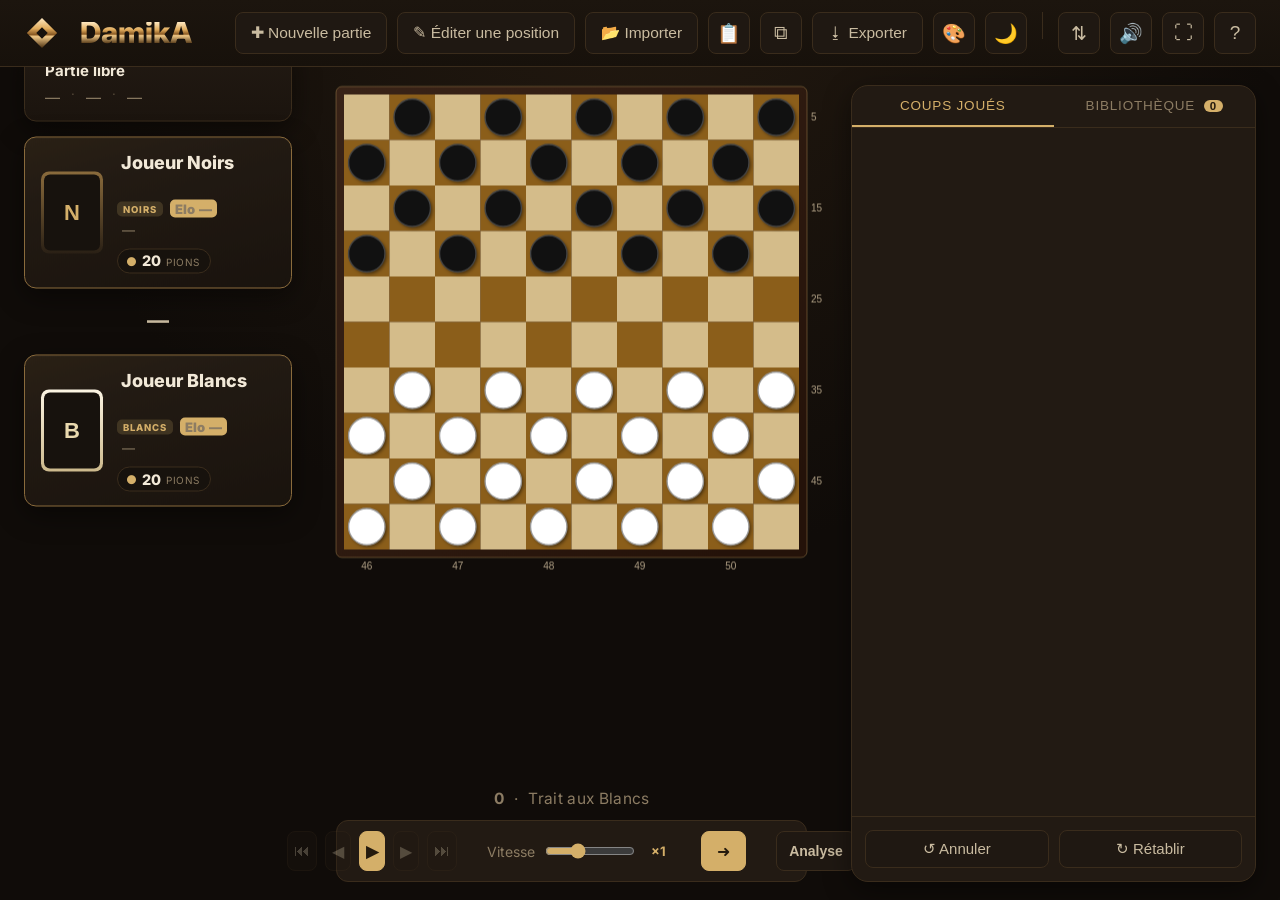
==== commit 1f6cfde1: "P4 : éditeur de position (saisie, trait, analyse) Co-Authored-By: Claude Sonnet 5.5 <noreply@anthrop" ====
--- a/index.html
+++ b/index.html
@@ -42,6 +42,7 @@
       <div class="topbar-actions">
         <input type="file" id="pdn-file-input" accept=".pdn,.txt" multiple hidden />
         <button id="btn-new-game" class="action-btn" title="Nouvelle partie">✚ Nouvelle partie</button>
+        <button id="btn-edit-position" class="action-btn" title="Poser une position à la main puis l'analyser" aria-pressed="false">✎ Éditer une position</button>
         <button id="btn-import" class="action-btn" title="Importer un fichier PDN">📂 Importer</button>
         <button id="btn-paste" class="icon-btn" title="Coller une partie (presse-papier)">📋</button>
         <button id="btn-copy" class="icon-btn" title="Copier la partie (presse-papier)">⧉</button>
@@ -185,6 +186,29 @@
         <span class="tempo-delta" id="tempo-delta" title="Compteur de temps (théorie des finales)">0</span>
         <span class="status-sep">·</span>
         <span id="status-text">Trait aux Blancs</span>
+      </div>
+
+      <div class="editor-bar" id="editor-bar" hidden>
+        <div class="editor-row" role="toolbar" aria-label="Pièces à poser">
+          <button type="button" class="editor-tool" data-tool="wm" title="Pion blanc"><i class="editor-piece wm"></i>Pion blanc</button>
+          <button type="button" class="editor-tool" data-tool="bm" title="Pion noir"><i class="editor-piece bm"></i>Pion noir</button>
+          <button type="button" class="editor-tool" data-tool="wk" title="Dame blanche"><i class="editor-piece wk"></i>Dame blanche</button>
+          <button type="button" class="editor-tool" data-tool="bk" title="Dame noire"><i class="editor-piece bk"></i>Dame noire</button>
+          <button type="button" class="editor-tool" data-tool="erase" title="Gomme : efface la pièce de la case"><i class="editor-piece er"></i>Gomme</button>
+        </div>
+        <div class="editor-row">
+          <span class="editor-label">Trait aux</span>
+          <button type="button" class="editor-side" data-side="w" aria-pressed="true">Blancs</button>
+          <button type="button" class="editor-side" data-side="b" aria-pressed="false">Noirs</button>
+          <span class="editor-spacer"></span>
+          <button type="button" class="editor-btn" id="editor-clear">Vider</button>
+          <button type="button" class="editor-btn" id="editor-start">Position initiale</button>
+        </div>
+        <div class="editor-message" id="editor-message" role="status"></div>
+        <div class="editor-row editor-actions">
+          <button type="button" class="editor-btn" id="editor-cancel" title="Quitter sans rien changer (Échap)">Annuler</button>
+          <button type="button" class="editor-btn editor-primary" id="editor-analyse" title="Jouer à partir de cette position et lancer l'analyse">Analyser</button>
+        </div>
       </div>
 
       <div class="controls-bar">
--- a/css/style.css
+++ b/css/style.css
@@ -2035,8 +2035,81 @@
 
 #easter-egg { cursor: default; }
 
+/* ---------- Téléphone / fenêtre étroite (≤ 900 px) : mise en page en colonne ----------
+   Cause de l'« écran noir » du lien de partage sur téléphone (20/10/2026) : sous 900 px le gabarit pensé pour
+   3 colonnes restait en place → #app (100dvh, overflow hidden) coupait tout ce qui dépassait, le rail des joueurs
+   (4 cartes en une seule rangée) faisait 700 px de haut, le panneau latéral était écrasé à 2 px et alignLayout()
+   (main.js) décalait le damier de 400 px vers le bas : il ne restait que la barre du haut sur fond sombre. Ici : la
+   page défile, le rail passe à la ligne (méta pleine largeur, puis Noirs · score · Blancs), le panneau a une hauteur
+   propre, les commandes passent à la ligne. La largeur du damier est prise sur tout l'écran par
+   BoardRenderer.resize() (flex-direction: column) et alignLayout() ne décale plus rien dans ce mode.
+   La jauge d'évaluation est MASQUÉE (elle est posée à gauche du damier, donc hors écran) : le score, le meilleur coup
+   et la flèche verte restent affichés. */
 @media (max-width: 900px) {
-  .layout { flex-direction: column; padding: 15px; gap: 17px; }
-  .side-panel { flex: 1 1 auto; max-height: 40vh; width: 100%; }
-  .board-column { width: 100%; }
-}
+  html, body { height: auto; }
+  #app { height: auto; min-height: 100dvh; overflow-x: clip; overflow-y: visible; }
+  .layout { flex: none; flex-direction: column; padding: 15px; gap: 17px; }
+  .players-rail { flex-wrap: wrap; align-items: stretch; gap: 10px; }
+  .game-meta-card { flex: 1 1 100%; }
+  .player-card { flex: 1 1 0; min-width: 0; }
+  .score-center { flex: none; align-self: center; }
+  .board-column { width: 100%; min-width: 0; }
+  .controls-bar { width: 100%; flex-wrap: wrap; }
+  .ctrl-sep { display: none; }
+  .side-panel { flex: none; height: 60vh; min-height: 340px; max-height: none; width: 100%; max-width: none; }
+  .topbar-inner { flex-wrap: wrap; gap: 8px; padding: 10px 15px; }
+  .topbar-actions { flex-wrap: wrap; }
+  .eval-bar { display: none; }
+  .layout.analysis-on .players-rail { padding-right: 0; }
+}
+
+/* ---------- Éditeur de position (P4) ---------- */
+.editor-bar {
+  width: var(--frame-px, 100%);
+  max-width: 100%;
+  margin: 10px auto 0;
+  box-sizing: border-box;
+  padding: 10px 12px;
+  display: flex;
+  flex-direction: column;
+  gap: 8px;
+  border: 1px solid var(--panel-border);
+  border-radius: var(--radius-sm);
+  background: var(--bg-2);
+}
+.editor-bar[hidden] { display: none; }
+.editor-row { display: flex; flex-wrap: wrap; align-items: center; gap: 6px; }
+.editor-row[hidden] { display: none; }
+.editor-spacer { flex: 1 1 auto; }
+.editor-label { font-size: 14px; color: var(--text-2); margin-right: 2px; }
+.editor-tool, .editor-side, .editor-btn {
+  height: 36px;
+  padding: 0 12px;
+  border-radius: var(--radius-sm);
+  border: 1px solid var(--panel-border);
+  background: transparent;
+  color: var(--text-1);
+  font-size: 14.5px;
+  cursor: pointer;
+  display: inline-flex;
+  align-items: center;
+  gap: 7px;
+  white-space: nowrap;
+  transition: background 0.15s, color 0.15s, border-color 0.15s;
+}
+.editor-tool:hover, .editor-side:hover, .editor-btn:hover { background: var(--gold-soft); border-color: var(--gold); color: var(--gold-text); }
+.editor-tool.active, .editor-side[aria-pressed="true"] { background: var(--gold-soft); border-color: var(--gold); color: var(--gold-text); font-weight: 600; }
+.editor-primary { margin-left: auto; font-weight: 600; border-color: var(--gold); }
+.editor-actions { justify-content: space-between; }
+.editor-piece { width: 18px; height: 18px; border-radius: 50%; display: inline-block; box-sizing: border-box; flex: none; }
+.editor-piece.wm, .editor-piece.wk { background: #efe6d0; border: 2px solid #7a6a48; }
+.editor-piece.bm, .editor-piece.bk { background: #2a2622; border: 2px solid #8a8378; }
+.editor-piece.wk { box-shadow: inset 0 0 0 3px #efe6d0, inset 0 0 0 5px #c9a24a; }
+.editor-piece.bk { box-shadow: inset 0 0 0 3px #2a2622, inset 0 0 0 5px #c9a24a; }
+.editor-piece.er { border: 2px dashed var(--text-2); background: transparent; }
+.editor-message { min-height: 20px; font-size: 14px; color: var(--text-2); line-height: 1.35; }
+.editor-message.error { color: var(--danger); }
+.editor-message.error div + div { margin-top: 3px; }
+@media (max-width: 900px) {
+  .editor-tool, .editor-side, .editor-btn { height: 40px; }
+}
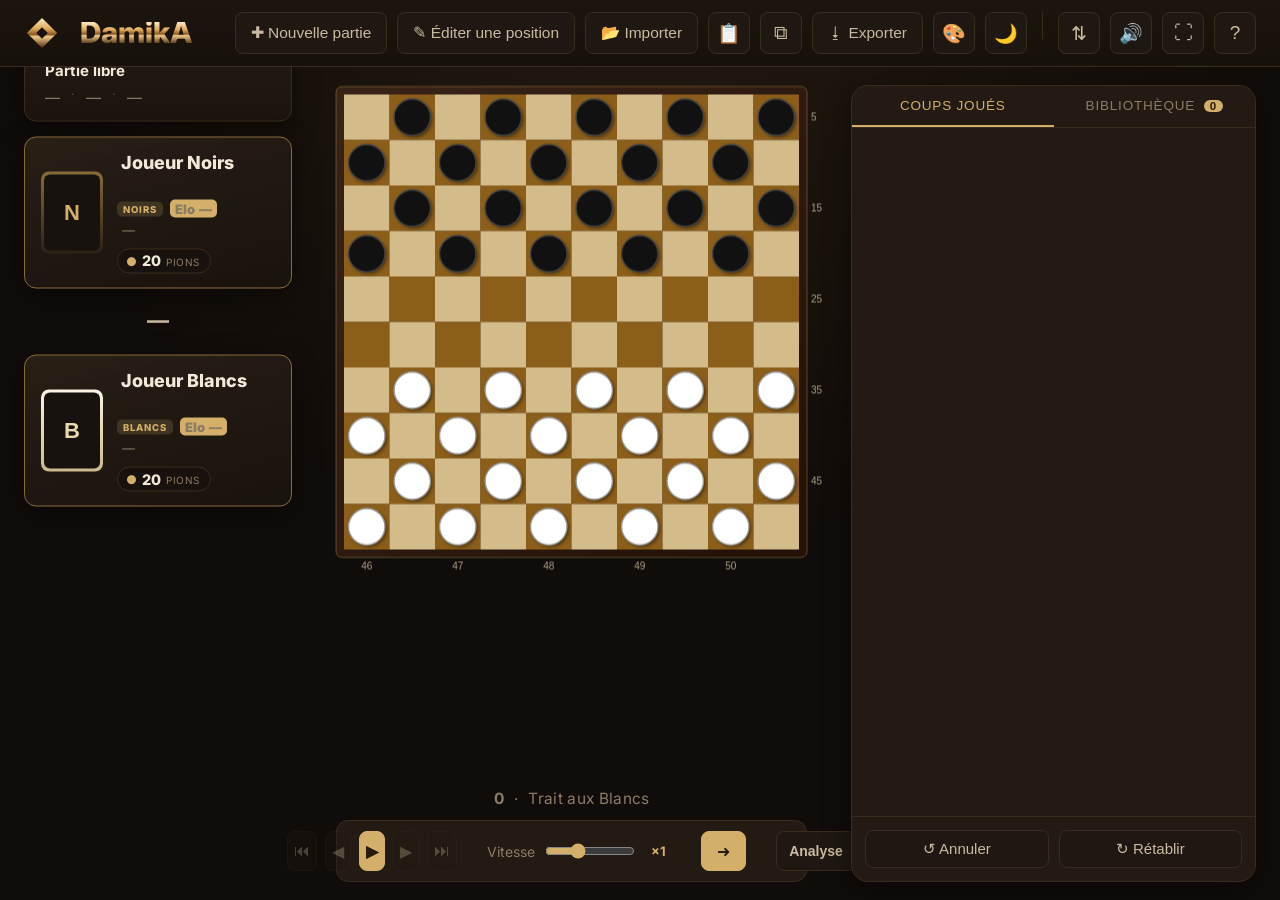
==== commit c663d66d: "P19 (provisoire) : variété d'ouverture de V2b (marge 10 cp, 10 demi-coups), réglage du menu, options" ====
--- a/index.html
+++ b/index.html
@@ -69,6 +69,8 @@
             <div id="piece-size-options"></div>
             <div class="dropdown-section-label">Moteur d'analyse</div>
             <div id="analysis-engine-options"></div>
+            <div class="dropdown-section-label" title="Premiers coups d'une partie jouée en direct : coup tiré au hasard parmi les coups presque aussi bons (moteur V2b seulement)">Variété d'ouverture</div>
+            <div id="opening-variety-options"></div>
           </div>
         </div>
         <button id="btn-ui-theme" class="icon-btn" title="Basculer thème sombre/clair">🌙</button>
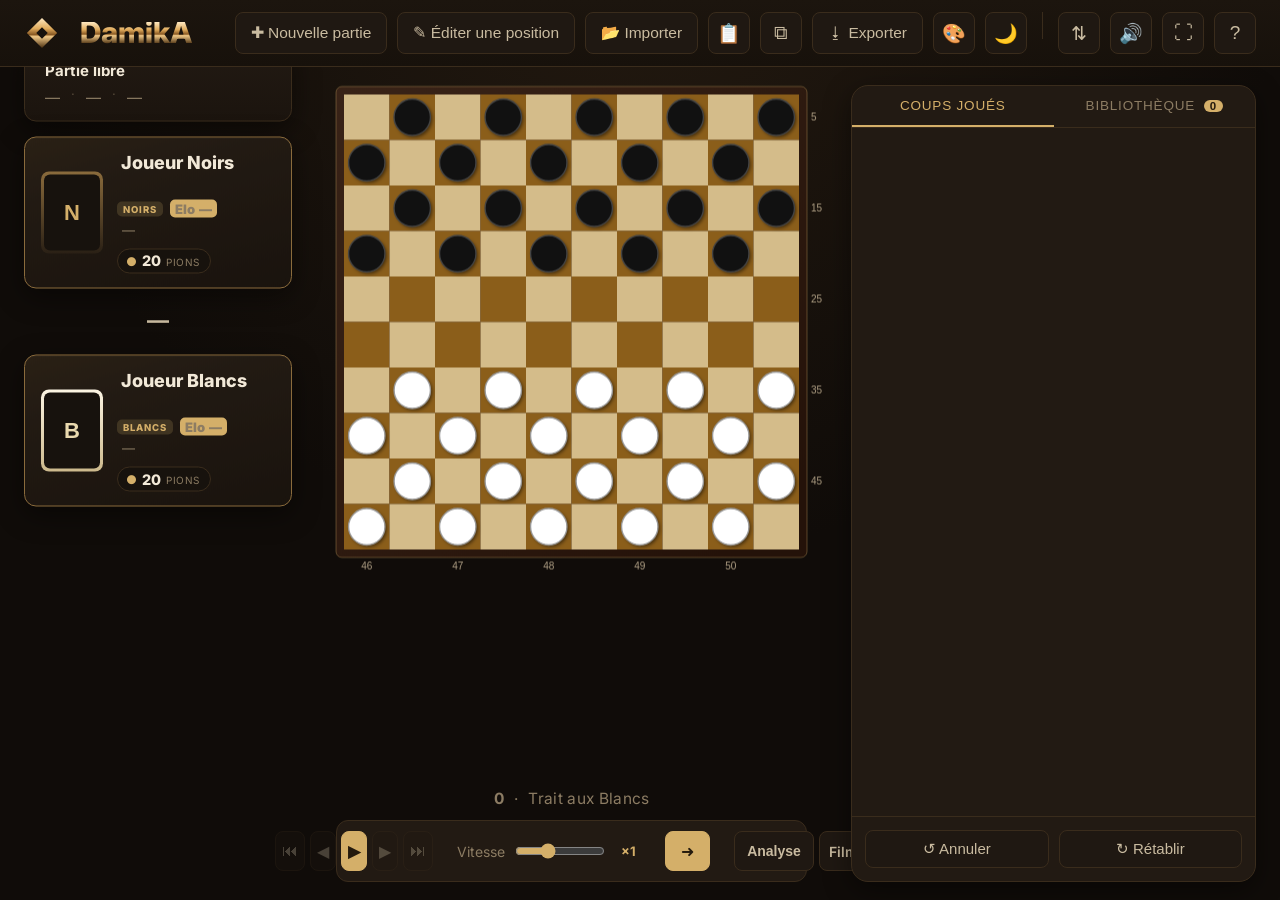
==== commit ecf708c4: "P30 : menu 🎨 allégé, lien Film dans la barre du bas, dépôt de la partie active pour le Film Le dépôt" ====
--- a/index.html
+++ b/index.html
@@ -67,10 +67,8 @@
             <div id="piece-style-options"></div>
             <div class="dropdown-section-label">Taille des pions</div>
             <div id="piece-size-options"></div>
-            <div class="dropdown-section-label">Moteur d'analyse</div>
-            <div id="analysis-engine-options"></div>
-            <div class="dropdown-section-label" title="Premiers coups d'une partie jouée en direct : coup tiré au hasard parmi les coups presque aussi bons (moteur V2b seulement)">Variété d'ouverture</div>
-            <div id="opening-variety-options"></div>
+            <div class="dropdown-section-label">DamikA</div>
+            <button id="btn-about" class="dropdown-item" title="Crédits, licence et code source">À propos de DamikA et de Scan</button>
           </div>
         </div>
         <button id="btn-ui-theme" class="icon-btn" title="Basculer thème sombre/clair">🌙</button>
@@ -240,6 +238,7 @@
         </div>
         <div class="ctrl-sep"></div>
         <button id="btn-analysis" class="ctrl-btn ctrl-btn-text" title="Analyse du moteur : barre d'évaluation et meilleur coup (A)" aria-pressed="false">Analyse</button>
+        <a id="link-film" class="ctrl-btn ctrl-btn-text" href="film.html" title="Film de la partie : érosion et plus grosses pertes, calculées par Scan sur la partie affichée">Film</a>
       </div>
     </section>
 
@@ -387,6 +386,25 @@
         <div class="help-row"><div class="help-keys"><kbd>Échap</kbd></div><span>Fermer la fenêtre ouverte (commentaire, photo, cette aide...)</span></div>
         <div class="help-row"><div class="help-keys"><kbd>?</kbd></div><span>Afficher cette aide</span></div>
       </div>
+      <button type="button" class="help-about-link" id="help-about-link">À propos de DamikA et de Scan…</button>
+    </div>
+  </div>
+  <!-- Écran « À propos » (P25) : crédit de Scan (GPL-3.0), liens vers le code et les licences. Ouvert depuis le menu 🎨
+       ou depuis l'aide (touche ?). Les liens relatifs pointent des fichiers publiés avec le site (deploy.ps1). -->
+  <div class="confirm-overlay" id="about-overlay" hidden>
+    <div class="confirm-box help-box about-box" role="dialog" aria-modal="true" aria-labelledby="about-title">
+      <div class="help-header">
+        <div class="help-title" id="about-title">À propos de DamikA</div>
+        <button type="button" class="help-close-x" id="about-close-x" title="Fermer" aria-label="Fermer">✕</button>
+      </div>
+      <p class="about-credit" id="about-credit">DamikA analyse avec <strong>Scan 3.1</strong>, moteur de dames de <strong>Fabien Letouzey</strong> (GPL-3.0).</p>
+      <p class="about-text">DamikA est une application de visuel et d'analyse pour les dames internationales (10×10). Le moteur Scan tourne dans votre navigateur (WebAssembly), compilé à partir de l'adaptation <em>scan-wasm</em> de RoepStoep. DamikA est publié sous licence GPL-3.0 ou ultérieure.</p>
+      <ul class="about-links">
+        <li><a href="https://github.com/rhalbersma/scan" target="_blank" rel="noopener">Scan 3.1</a> — le moteur de Fabien Letouzey (code d'origine)</li>
+        <li><a href="https://github.com/RoepStoep/scan-wasm" target="_blank" rel="noopener">scan-wasm</a> — l'adaptation pour navigateur (RoepStoep), source du binaire utilisé</li>
+        <li><a href="LICENSE" target="_blank" rel="noopener">Licence GPL-3.0</a> (texte complet) · <a href="NOTICE" target="_blank" rel="noopener">NOTICE</a> (autres composants)</li>
+        <li><a href="https://github.com/Mikado1666/DamikA" target="_blank" rel="noopener">Code de DamikA</a> · <a href="third_party/scan/BUILD.txt" target="_blank" rel="noopener">source exact du binaire de Scan</a></li>
+      </ul>
     </div>
   </div>
 </div>
--- a/css/style.css
+++ b/css/style.css
@@ -461,7 +461,9 @@
   border-radius: var(--radius-sm);
   box-shadow: var(--shadow-panel);
   min-width: 175px;
-  overflow: hidden;
+  overflow-x: hidden;
+  overflow-y: auto;
+  max-height: calc(100vh - 80px);
   z-index: 20;
 }
 .dropdown-menu[hidden] { display: none; }
@@ -476,6 +478,8 @@
   font-size: 15.5px;
   cursor: pointer;
 }
+a.ctrl-btn-text { text-decoration: none; display: inline-flex; align-items: center; padding: 0 9px; }
+a.ctrl-btn[hidden] { display: none; }
 .dropdown-item:hover { background: var(--gold-soft); color: var(--gold-text); }
 .dropdown-item.active { color: var(--gold-text); font-weight: 700; }
 .dropdown-item.active::after { content: ' ✓'; }
@@ -721,6 +725,33 @@
   border-radius: var(--radius-sm);
 }
 .help-close-x:hover { background: var(--gold-soft); color: var(--gold-text); }
+/* ---------- Écran « À propos » (P25) : même overlay .confirm-overlay et même boîte que l'aide. Le crédit de Scan
+   (GPL-3.0) y est la première chose lisible. Couleurs : variables sémantiques seulement (thèmes sombre et clair). */
+.about-box { max-width: 520px; }
+.about-credit {
+  color: var(--text-0);
+  font-size: 15px;
+  line-height: 1.5;
+  margin: 0 0 14px;
+}
+.about-credit strong { color: var(--gold-text); }
+.about-text { color: var(--text-1); font-size: 13.5px; line-height: 1.55; margin: 0 0 12px; }
+.about-links { list-style: none; margin: 0 0 6px; padding: 0; display: grid; gap: 6px; }
+.about-links a { color: var(--gold-text); text-decoration: underline; text-underline-offset: 2px; }
+.about-links a:hover { text-decoration-thickness: 2px; }
+.about-links li { font-size: 13.5px; color: var(--text-1); line-height: 1.4; }
+.help-about-link {
+  margin-top: 14px;
+  background: none;
+  border: none;
+  padding: 0;
+  color: var(--gold-text);
+  font: inherit;
+  font-size: 13.5px;
+  text-decoration: underline;
+  text-underline-offset: 2px;
+  cursor: pointer;
+}
 /* Grille à 2 colonnes réelles : `.help-row` en `display: contents` efface son propre niveau
    (il n'existe plus pour la mise en page, seuls ses 2 enfants — `.help-keys` et `span` —
    comptent) pour que TOUTES les lignes retombent dans la MÊME grille à 2 colonnes portée par
@@ -1516,7 +1547,7 @@
   display: flex;
   align-items: center;
   justify-content: center;
-  gap: 8px;
+  gap: 5px;
   background: var(--panel);
   border: 1px solid var(--panel-border);
   border-radius: var(--radius-md);
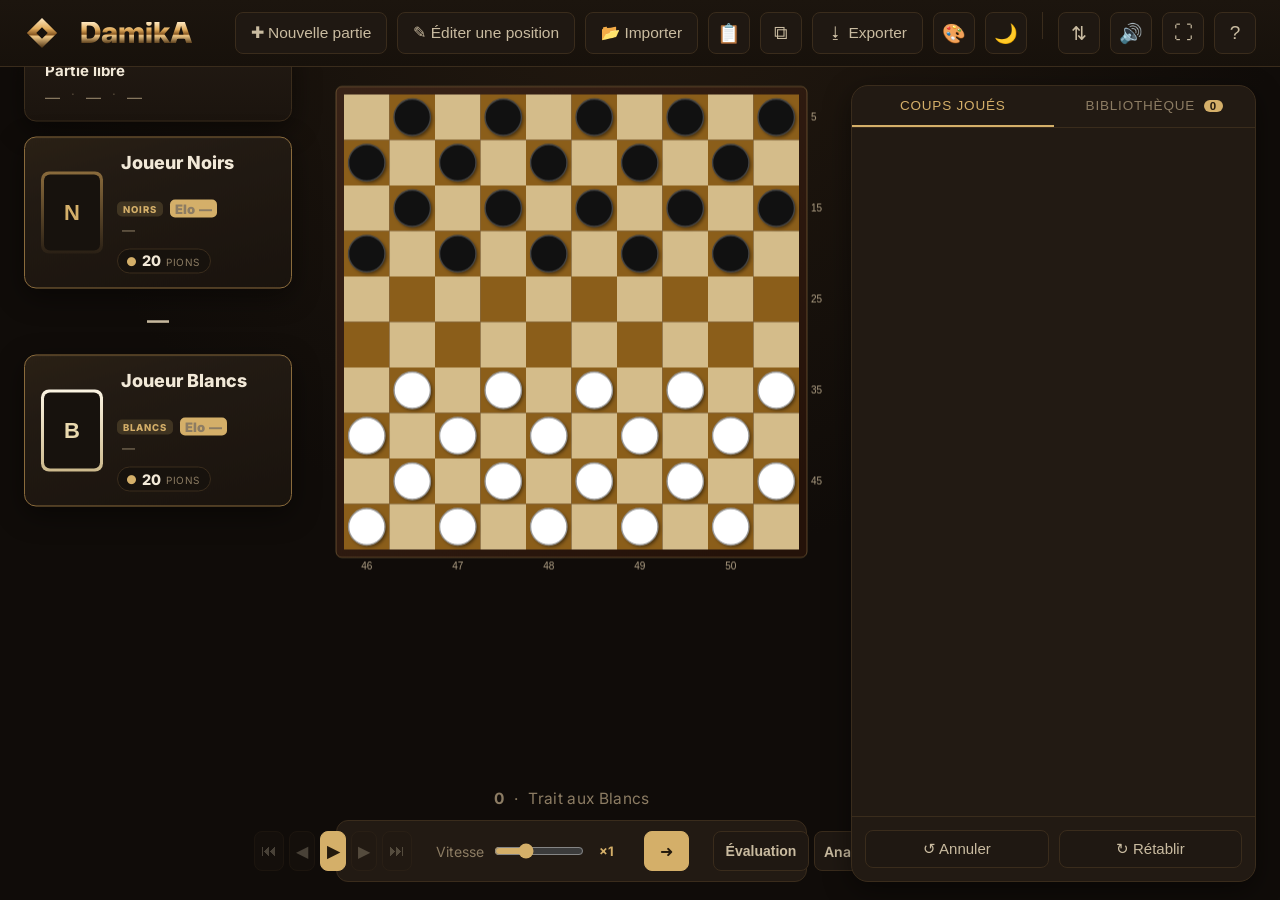
==== commit bd74933b: "P33 à P35 : l'écran d'analyse dessine avec le damier de l'appli, sons partagés (js/sound.js) avec la" ====
--- a/index.html
+++ b/index.html
@@ -42,7 +42,7 @@
       <div class="topbar-actions">
         <input type="file" id="pdn-file-input" accept=".pdn,.txt" multiple hidden />
         <button id="btn-new-game" class="action-btn" title="Nouvelle partie">✚ Nouvelle partie</button>
-        <button id="btn-edit-position" class="action-btn" title="Poser une position à la main puis l'analyser" aria-pressed="false">✎ Éditer une position</button>
+        <button id="btn-edit-position" class="action-btn" title="Poser une position à la main puis l'évaluer" aria-pressed="false">✎ Éditer une position</button>
         <button id="btn-import" class="action-btn" title="Importer un fichier PDN">📂 Importer</button>
         <button id="btn-paste" class="icon-btn" title="Coller une partie (presse-papier)">📋</button>
         <button id="btn-copy" class="icon-btn" title="Copier la partie (presse-papier)">⧉</button>
@@ -207,7 +207,7 @@
         <div class="editor-message" id="editor-message" role="status"></div>
         <div class="editor-row editor-actions">
           <button type="button" class="editor-btn" id="editor-cancel" title="Quitter sans rien changer (Échap)">Annuler</button>
-          <button type="button" class="editor-btn editor-primary" id="editor-analyse" title="Jouer à partir de cette position et lancer l'analyse">Analyser</button>
+          <button type="button" class="editor-btn editor-primary" id="editor-analyse" title="Jouer à partir de cette position et lancer l'évaluation">Évaluer</button>
         </div>
       </div>
 
@@ -237,8 +237,8 @@
           </div>
         </div>
         <div class="ctrl-sep"></div>
-        <button id="btn-analysis" class="ctrl-btn ctrl-btn-text" title="Analyse du moteur : barre d'évaluation et meilleur coup (A)" aria-pressed="false">Analyse</button>
-        <a id="link-film" class="ctrl-btn ctrl-btn-text" href="film.html" title="Film de la partie : érosion et plus grosses pertes, calculées par Scan sur la partie affichée">Film</a>
+        <button id="btn-analysis" class="ctrl-btn ctrl-btn-text" title="Évaluation en direct par le moteur : barre d'évaluation et meilleur coup (A)" aria-pressed="false">Évaluation</button>
+        <a id="link-film" class="ctrl-btn ctrl-btn-text" href="film.html" title="Analyse de la partie : imprécisions cumulées et plus grosses pertes, calculées par Scan sur la partie affichée" aria-label="Analyse de la partie">Analyse</a>
       </div>
     </section>
 
@@ -380,7 +380,7 @@
         <div class="help-row"><div class="help-keys"><kbd>→</kbd></div><span>Coup suivant</span></div>
         <div class="help-row"><div class="help-keys"><kbd>Espace</kbd></div><span>Lecture automatique (marche/pause)</span></div>
         <div class="help-row"><div class="help-keys"><kbd>F</kbd></div><span>Retourner le plateau</span></div>
-        <div class="help-row"><div class="help-keys"><kbd>A</kbd></div><span>Analyse du moteur (barre d'évaluation, score, meilleur coup)</span></div>
+        <div class="help-row"><div class="help-keys"><kbd>A</kbd></div><span>Évaluation en direct (barre d'évaluation, score, meilleur coup)</span></div>
         <div class="help-row"><div class="help-keys"><kbd>Ctrl</kbd><span class="help-key-plus">+</span><kbd>S</kbd></div><span>Enregistrer les modifications de la partie active</span></div>
         <div class="help-row"><div class="help-keys"><kbd>Ctrl</kbd><span class="help-key-plus">+</span><kbd>V</kbd></div><span>Coller une partie (presse-papier)</span></div>
         <div class="help-row"><div class="help-keys"><kbd>Échap</kbd></div><span>Fermer la fenêtre ouverte (commentaire, photo, cette aide...)</span></div>
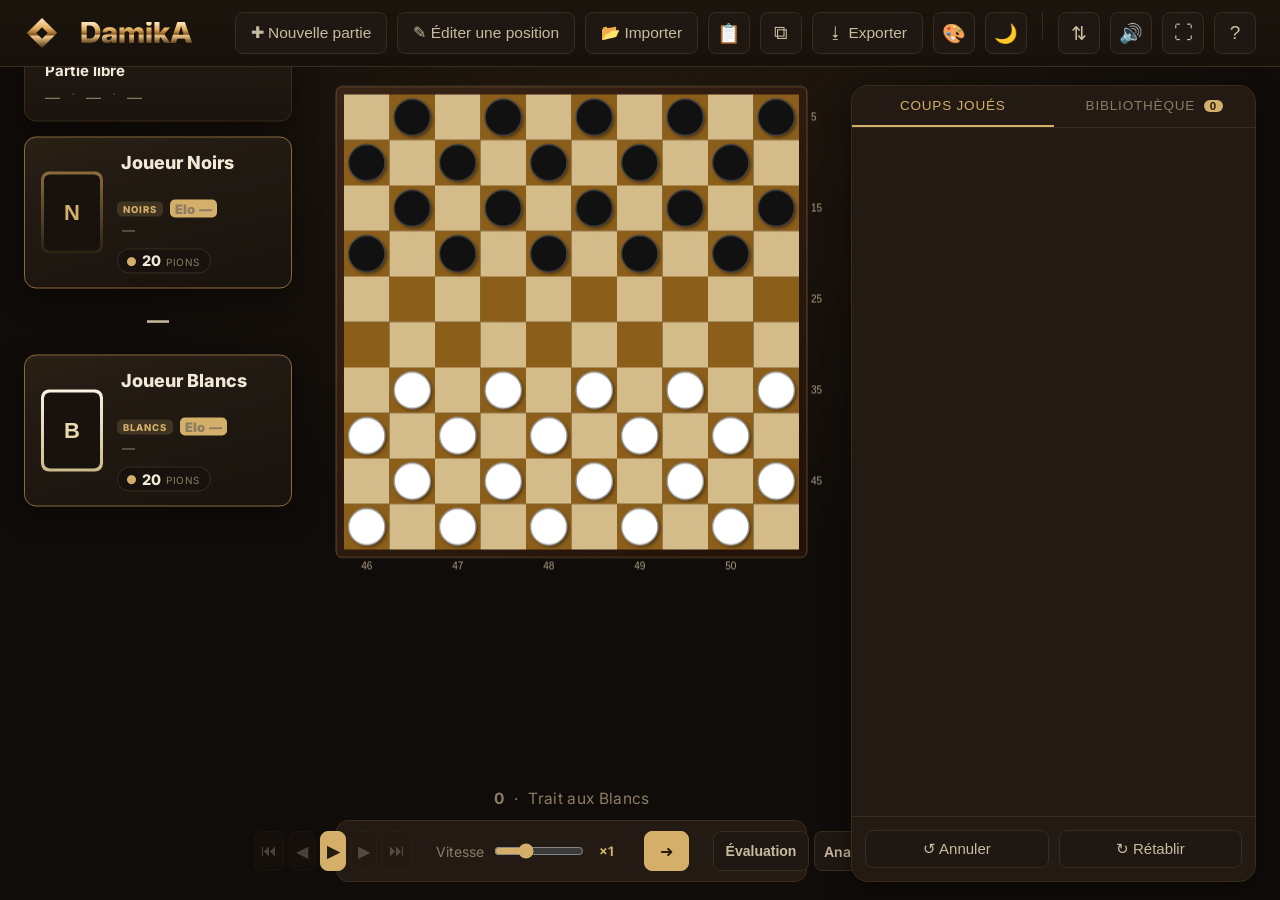
==== commit e610e162: "P37 : crédit de Scan à un seul endroit (À propos), ligne d'évaluation « Scan 3.1 · profondeur N », p" ====
--- a/index.html
+++ b/index.html
@@ -397,11 +397,9 @@
         <div class="help-title" id="about-title">À propos de DamikA</div>
         <button type="button" class="help-close-x" id="about-close-x" title="Fermer" aria-label="Fermer">✕</button>
       </div>
-      <p class="about-credit" id="about-credit">DamikA analyse avec <strong>Scan 3.1</strong>, moteur de dames de <strong>Fabien Letouzey</strong> (GPL-3.0).</p>
-      <p class="about-text">DamikA est une application de visuel et d'analyse pour les dames internationales (10×10). Le moteur Scan tourne dans votre navigateur (WebAssembly), compilé à partir de l'adaptation <em>scan-wasm</em> de RoepStoep. DamikA est publié sous licence GPL-3.0 ou ultérieure.</p>
+      <p class="about-credit" id="about-credit">Moteur : <a href="https://github.com/rhalbersma/scan" target="_blank" rel="noopener"><strong>Scan 3.1</strong></a>, de <strong>Fabien Letouzey</strong> — licence GPL-3.0-or-later.</p>
+      <p class="about-text">DamikA est une application de visuel et d'analyse pour les dames internationales (10×10). DamikA est publié sous licence GPL-3.0 ou ultérieure.</p>
       <ul class="about-links">
-        <li><a href="https://github.com/rhalbersma/scan" target="_blank" rel="noopener">Scan 3.1</a> — le moteur de Fabien Letouzey (code d'origine)</li>
-        <li><a href="https://github.com/RoepStoep/scan-wasm" target="_blank" rel="noopener">scan-wasm</a> — l'adaptation pour navigateur (RoepStoep), source du binaire utilisé</li>
         <li><a href="LICENSE" target="_blank" rel="noopener">Licence GPL-3.0</a> (texte complet) · <a href="NOTICE" target="_blank" rel="noopener">NOTICE</a> (autres composants)</li>
         <li><a href="https://github.com/Mikado1666/DamikA" target="_blank" rel="noopener">Code de DamikA</a> · <a href="third_party/scan/BUILD.txt" target="_blank" rel="noopener">source exact du binaire de Scan</a></li>
       </ul>
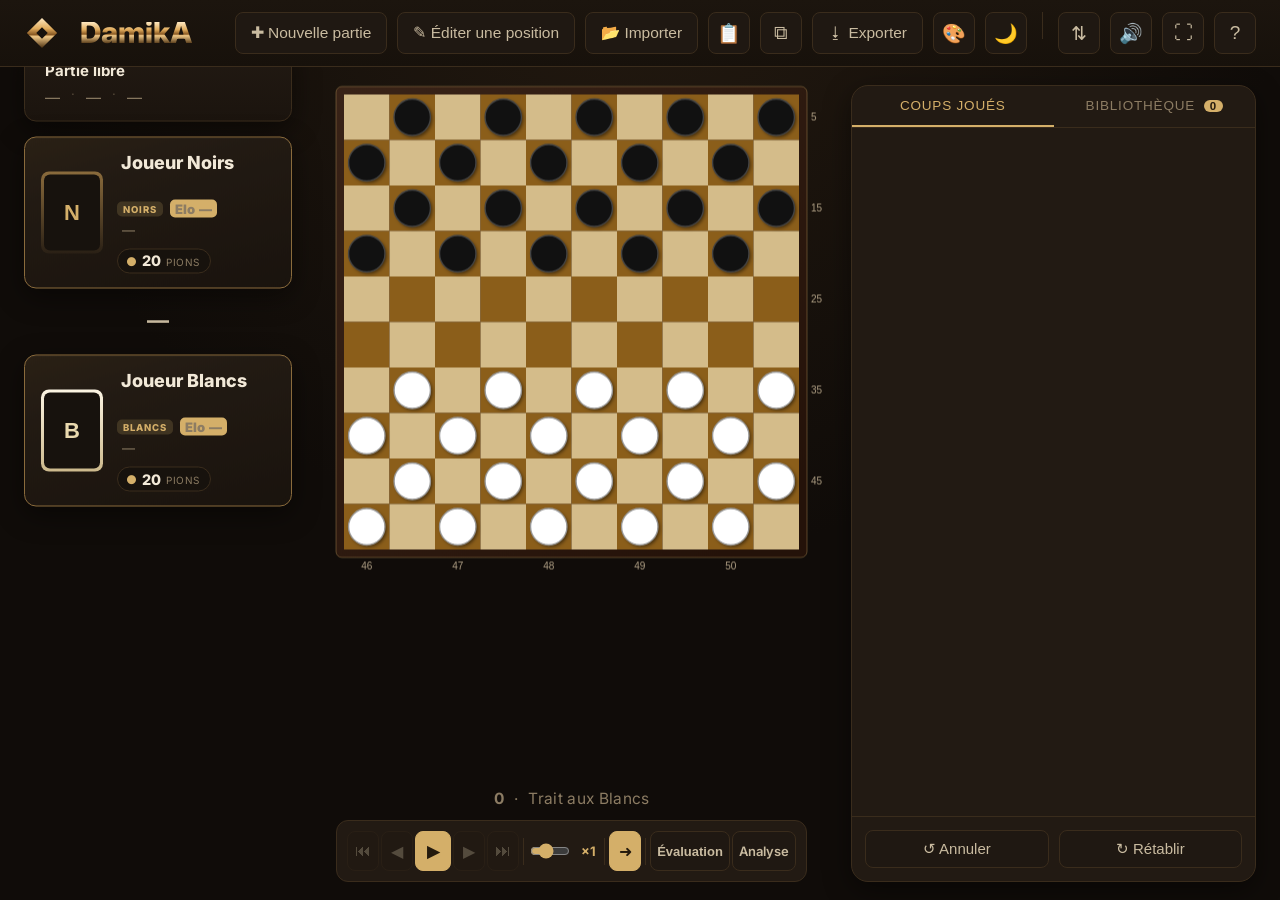
==== commit ab669e3c: "P38 : barre du bas sans débordement horizontal Co-Authored-By: Claude Sonnet 5.5 <noreply@anthropic." ====
--- a/index.html
+++ b/index.html
@@ -218,8 +218,8 @@
         <button id="btn-next" class="ctrl-btn" title="Coup suivant (→)">▶</button>
         <button id="btn-last" class="ctrl-btn" title="Fin">⏭</button>
         <div class="ctrl-sep"></div>
-        <label class="ctrl-speed-label">
-          Vitesse
+        <label class="ctrl-speed-label" title="Vitesse de lecture">
+          <span class="ctrl-speed-text">Vitesse</span>
           <input type="range" id="speed-slider" min="1" max="10" value="4" step="1" />
           <span id="speed-value">×1</span>
         </label>
--- a/css/style.css
+++ b/css/style.css
@@ -1547,18 +1547,21 @@
   display: flex;
   align-items: center;
   justify-content: center;
-  gap: 5px;
+  gap: 2px;
   background: var(--panel);
   border: 1px solid var(--panel-border);
   border-radius: var(--radius-md);
-  padding: 10px;
+  padding: 10px 6px;
+  container-type: inline-size; /* palier compact (P38) : voir @container ci-dessous */
   width: var(--frame-px, 100%);
   max-width: 100%;
   margin: 0 auto;
   box-sizing: border-box;
 }
 .ctrl-btn {
-  width: 45px;
+  width: 36px;
+  flex: 0 1 auto;
+  min-width: 0;
   height: 40px;
   border-radius: var(--radius-sm);
   border: 1px solid var(--panel-border);
@@ -1572,7 +1575,7 @@
 .ctrl-btn:disabled { opacity: 0.3; cursor: default; }
 .ctrl-btn:disabled:hover { background: var(--bg-2); color: var(--text-1); }
 .ctrl-btn-main {
-  width: 52px;
+  width: 40px;
   background: var(--gold-chip);
   color: #241a0d;
   border-color: var(--chip-border);
@@ -1584,17 +1587,20 @@
   width: 1px;
   height: 27px;
   background: var(--panel-border);
-  margin: 0 7px;
+  margin: 0 4px;
+  flex: none;
 }
 .ctrl-speed-label {
   font-size: 14px;
   color: var(--text-2);
   display: flex;
   align-items: center;
-  gap: 8px;
+  gap: 4px;
+  min-width: 0;
 }
 #speed-slider {
-  width: 90px;
+  width: 48px;
+  min-width: 24px;
   accent-color: var(--gold);
   cursor: pointer;
 }
@@ -1602,13 +1608,23 @@
   color: var(--gold-text);
   font-weight: 700;
   font-size: 13px;
-  min-width: 26px;
+  min-width: 24px;
   text-align: center;
 }
 .ctrl-btn.active { background: var(--gold-chip); color: #241a0d; border-color: var(--chip-border); }
 .ctrl-btn.active:hover { background: var(--gold-chip); filter: brightness(1.08); }
 /* Bouton à libellé texte (« Analyse ») dans la barre de contrôles. */
-.ctrl-btn-text { width: auto; padding: 0 12px; font-size: 14px; font-weight: 600; }
+.ctrl-btn-text { width: auto; padding: 0 8px; font-size: 14px; font-weight: 600; white-space: nowrap; flex: none; min-width: auto; }
+/* Barre étroite (damier réduit, ≈ 1280 px d'écran) : boutons plus petits et libellé « Vitesse » masqué
+   (le curseur garde son infobulle) ; ordre et libellés des boutons inchangés. */
+@container (max-width: 540px) {
+  .ctrl-btn { width: 32px; }
+  .ctrl-btn-main { width: 36px; }
+  .ctrl-btn.ctrl-btn-text { width: auto; padding: 0 6px; font-size: 13px; }
+  .ctrl-sep { margin: 0 2px; }
+  .ctrl-speed-text { display: none; }
+  #speed-slider { width: 40px; }
+}
 
 /* ---------- Analyse du moteur (étage 2b) ---------- */
 /* JAUGE d'évaluation verticale (Noirs en haut, Blancs en bas comme les cartes joueurs ; .flipped, basculé
